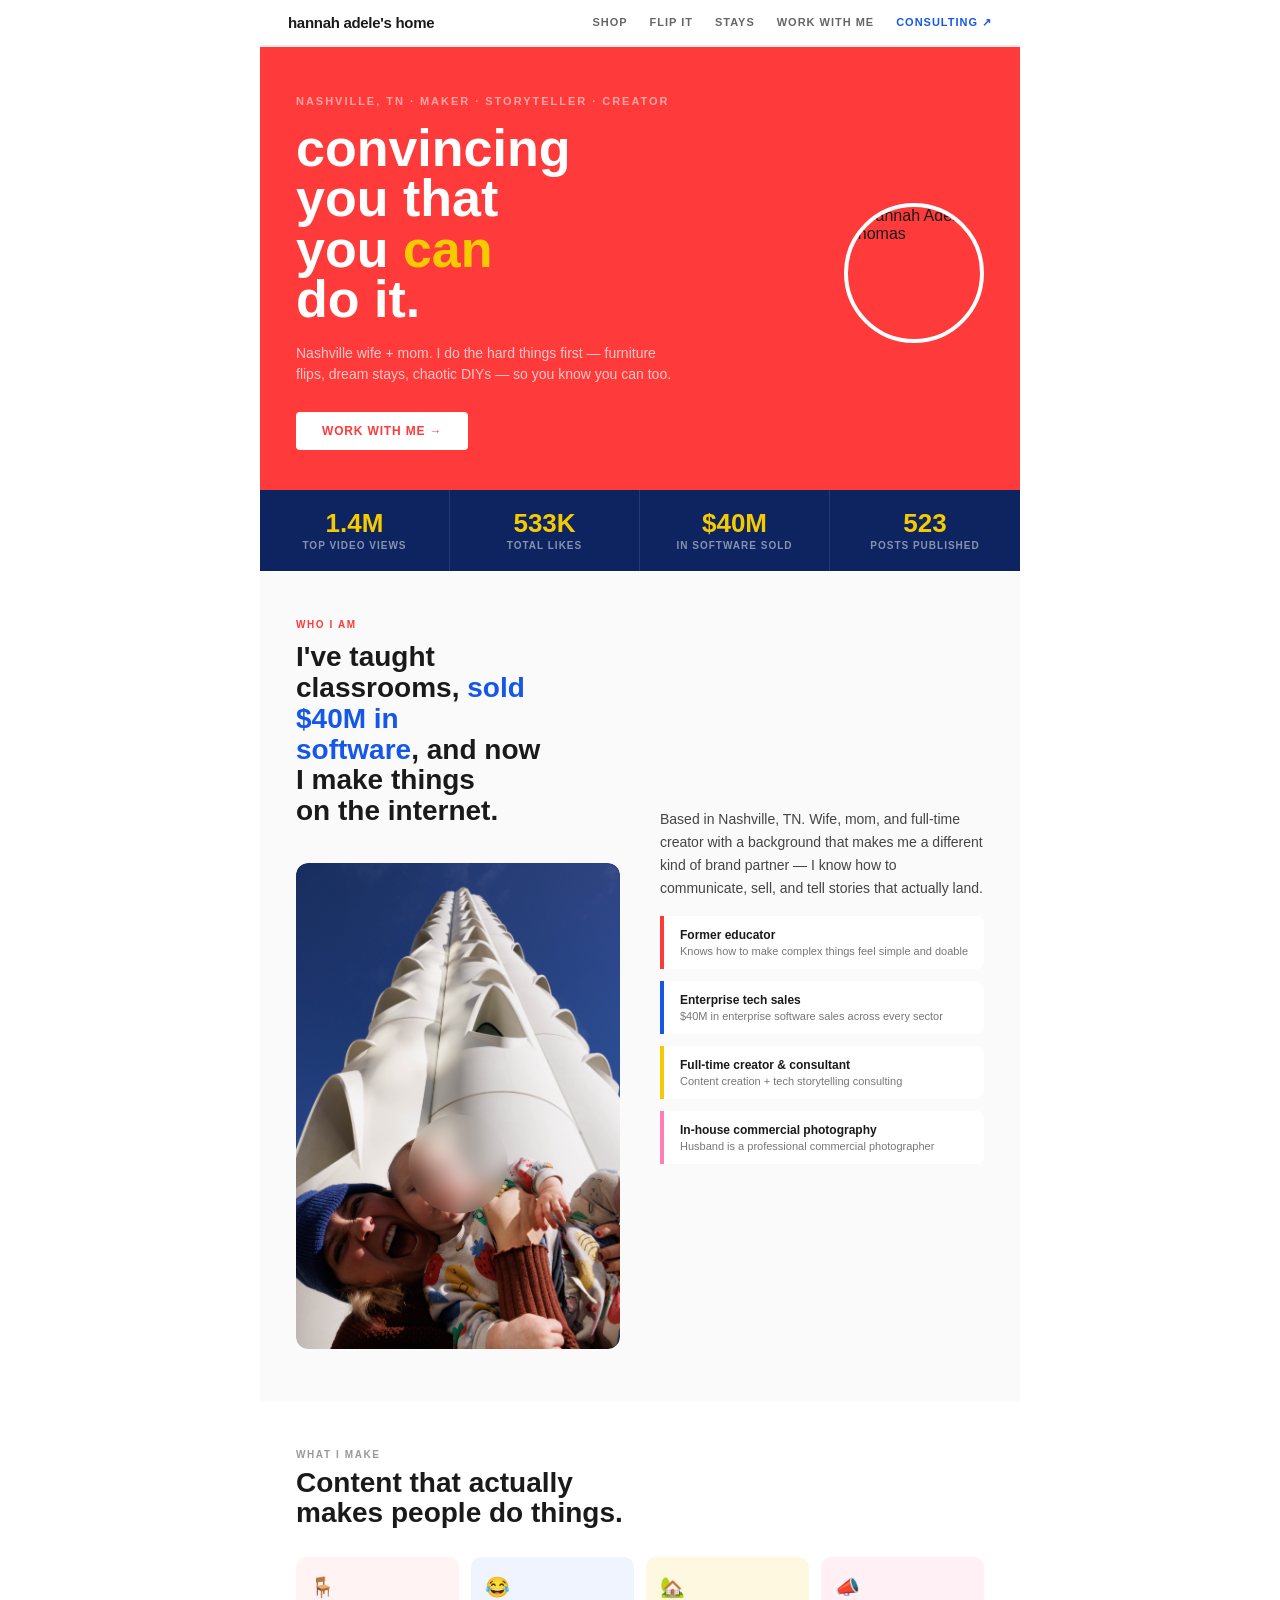
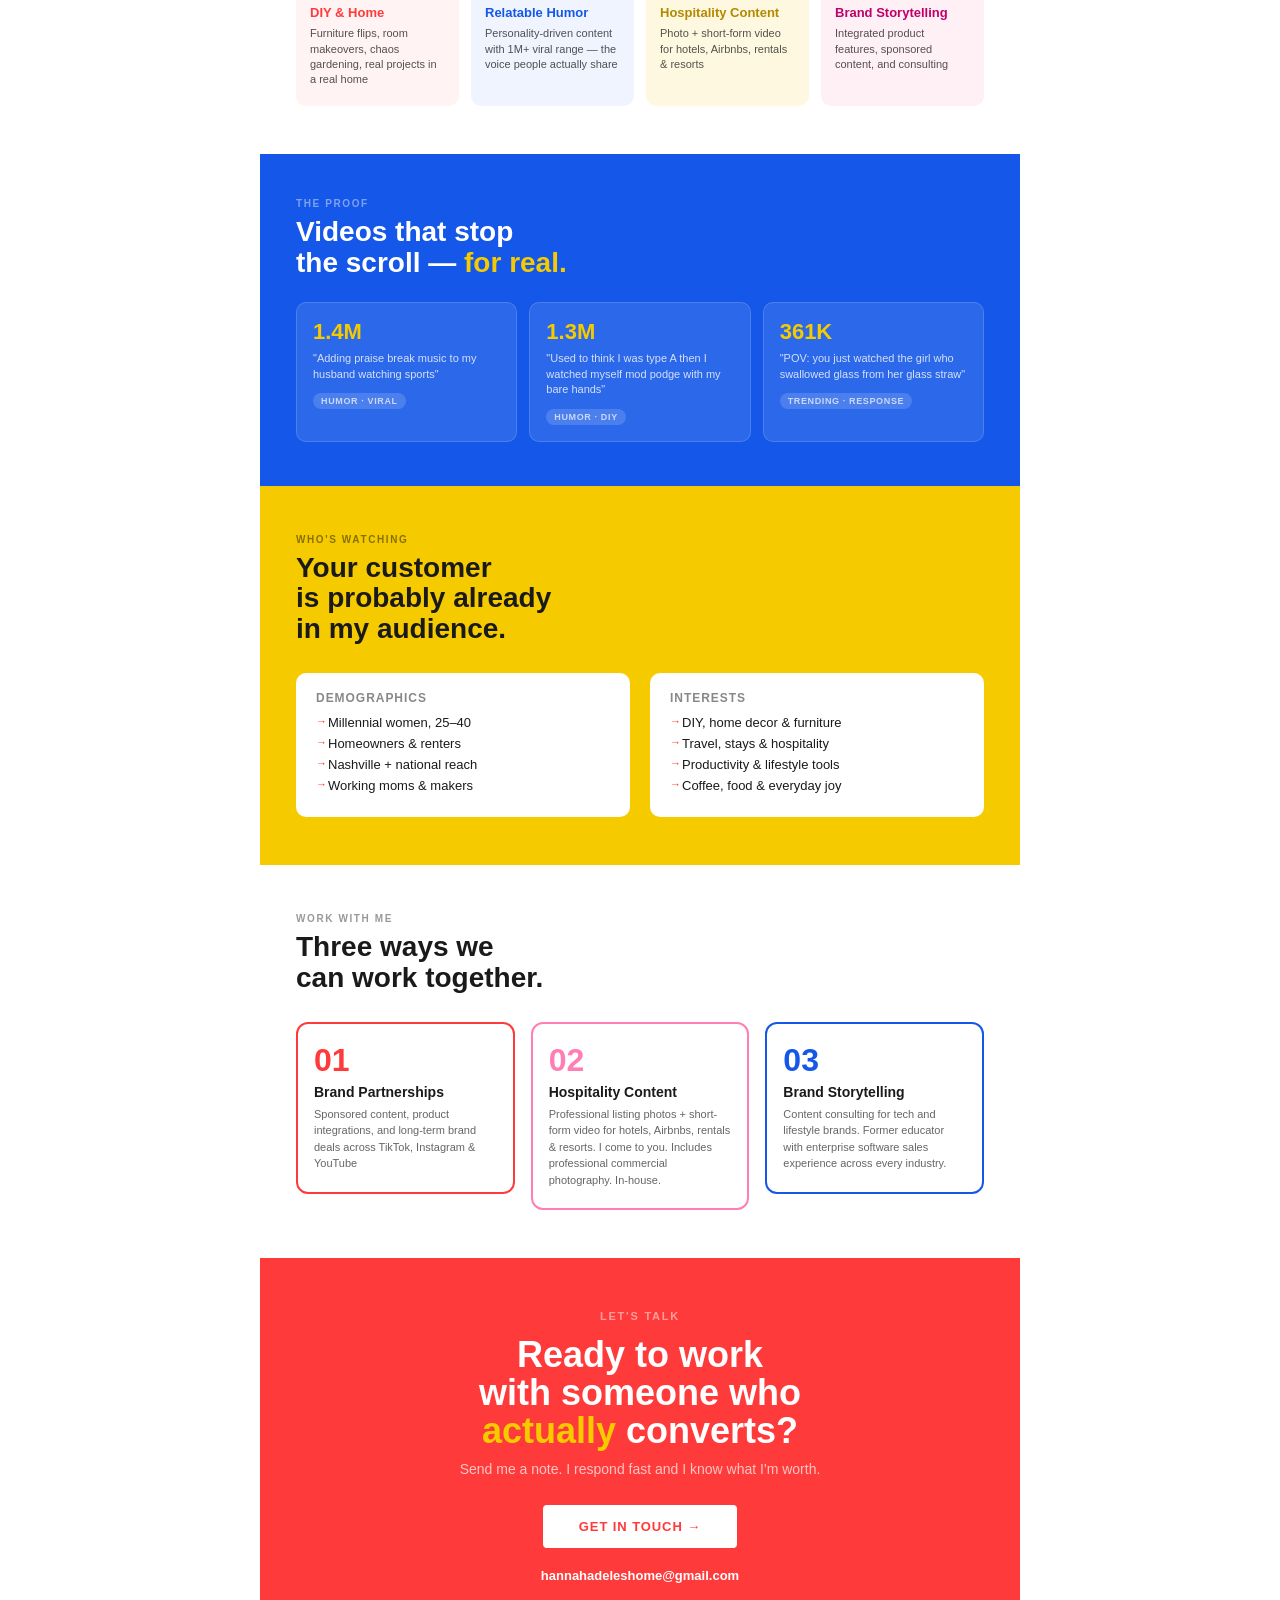
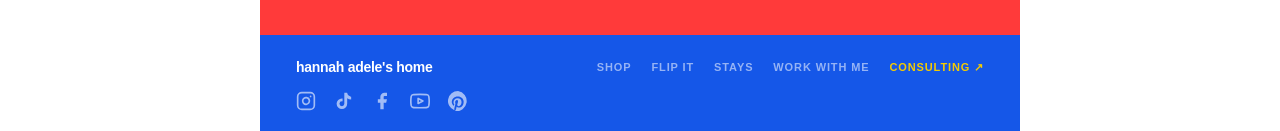
==== index.html @ a439f311 "fix: correct baby face blur position on homepage who-i-am photo" ====
<!DOCTYPE html>
<html lang="en">
<head>
  <meta charset="UTF-8">
  <meta name="viewport" content="width=device-width, initial-scale=1.0">
  <title>Hannah Adele's Home | Nashville Creator &amp; Brand Partner</title>
  <meta name="description" content="Nashville-based content creator, furniture flipper &amp; STR host. Former teacher, former $40M tech sales rep. Let's build something people actually watch.">
  <link rel="stylesheet" href="/css/shared.css">
  <style>
    /* page-specific styles only — nav/stats/footer are in shared.css */

    /* ── SECTION 1: HERO ── */
    .hero {
      background: var(--red);
      padding: 48px 36px 40px;
      display: grid;
      grid-template-columns: 1fr auto;
      gap: 32px;
      align-items: center;
    }
    .hero-eyebrow {
      font-size: 11px;
      text-transform: uppercase;
      letter-spacing: 0.18em;
      color: rgba(255,255,255,0.55);
      font-weight: 700;
      margin-bottom: 16px;
    }
    .hero-headline {
      font-size: 52px;
      font-weight: 900;
      color: white;
      line-height: 0.97;
      margin-bottom: 18px;
    }
    .hero-headline em { color: var(--yellow); font-style: normal; }
    .hero-sub {
      font-size: 14px;
      color: rgba(255,255,255,0.72);
      line-height: 1.55;
      max-width: 380px;
      margin-bottom: 26px;
    }
    .hero-cta {
      display: inline-block;
      background: white;
      color: var(--red);
      font-size: 12px;
      font-weight: 800;
      padding: 12px 26px;
      border-radius: 4px;
      text-transform: uppercase;
      letter-spacing: 0.07em;
      text-decoration: none;
    }
    .hero-photo {
      width: 140px;
      height: 140px;
      border-radius: 50%;
      border: 4px solid white;
      object-fit: cover;
      object-position: top center;
      flex-shrink: 0;
    }

    /* ── SECTION 3: WHO I AM ── */
    .who {
      padding: 48px 36px;
      background: var(--off);
      display: grid;
      grid-template-columns: 1fr 1fr;
      gap: 40px;
      align-items: center;
    }
    .who-label {
      font-size: 10px;
      text-transform: uppercase;
      letter-spacing: 0.16em;
      font-weight: 800;
      color: var(--red);
      margin-bottom: 12px;
    }
    .who-headline {
      font-size: 28px;
      font-weight: 900;
      line-height: 1.1;
      margin-bottom: 16px;
    }
    .who-headline em { color: var(--blue); font-style: normal; }
    .who-body {
      font-size: 14px;
      color: #444;
      line-height: 1.65;
    }
    .who-right { display: flex; flex-direction: column; gap: 12px; }
    .who-card {
      background: white;
      border-left: 4px solid;
      padding: 12px 16px;
      border-radius: 0 8px 8px 0;
    }
    .who-card-title { font-size: 12px; font-weight: 800; margin-bottom: 3px; }
    .who-card-sub { font-size: 11px; color: #777; }

    .who-photo-wrap {
      position: relative;
      display: inline-block;
      margin-top: 20px;
      border-radius: 12px;
      overflow: hidden;
      width: 100%;
    }
    .who-photo {
      display: block;
      width: 100%;
      height: auto;
      border-radius: 12px;
    }
    .who-photo-blur {
      position: absolute;
      top: 0;
      left: 0;
      width: 100%;
      height: 100%;
      object-fit: cover;
      border-radius: 12px;
      filter: blur(10px);
      clip-path: circle(12% at 50% 62%);
    }

    /* ── SECTION 4: CONTENT PILLARS ── */
    .pillars { padding: 48px 36px; background: white; }
    .section-label {
      font-size: 10px;
      text-transform: uppercase;
      letter-spacing: 0.16em;
      font-weight: 800;
      color: #999;
      margin-bottom: 8px;
    }
    .section-headline {
      font-size: 28px;
      font-weight: 900;
      margin-bottom: 28px;
      line-height: 1.1;
    }
    .pillars-grid {
      display: grid;
      grid-template-columns: repeat(4, 1fr);
      gap: 12px;
    }
    .pillar {
      border-radius: 10px;
      padding: 18px 14px;
      display: flex;
      flex-direction: column;
      gap: 6px;
    }
    .pillar-icon { font-size: 20px; }
    .pillar-name { font-size: 13px; font-weight: 800; }
    .pillar-desc { font-size: 11px; opacity: 0.75; line-height: 1.4; }

    /* ── SECTION 5: VIRAL PROOF ── */
    .proof {
      background: var(--blue);
      padding: 44px 36px;
    }
    .proof .section-label { color: rgba(255,255,255,0.45); }
    .proof .section-headline { color: white; margin-bottom: 24px; }
    .proof-headline em { color: var(--yellow); font-style: normal; }
    .videos-grid {
      display: grid;
      grid-template-columns: repeat(3, 1fr);
      gap: 12px;
    }
    .video-card {
      background: rgba(255,255,255,0.1);
      border-radius: 10px;
      padding: 16px;
      border: 1px solid rgba(255,255,255,0.15);
    }
    .video-views {
      font-size: 22px;
      font-weight: 900;
      color: var(--yellow);
      margin-bottom: 6px;
    }
    .video-title {
      font-size: 11px;
      color: rgba(255,255,255,0.8);
      line-height: 1.4;
      margin-bottom: 8px;
    }
    .video-tag {
      font-size: 9px;
      background: rgba(255,255,255,0.15);
      color: rgba(255,255,255,0.7);
      padding: 3px 8px;
      border-radius: 20px;
      display: inline-block;
      text-transform: uppercase;
      letter-spacing: 0.07em;
      font-weight: 700;
    }

    /* ── SECTION 6: AUDIENCE ── */
    .audience {
      padding: 48px 36px;
      background: var(--yellow);
    }
    .audience .section-label { color: rgba(0,0,0,0.45); }
    .audience .section-headline { color: var(--black); }
    .audience-grid {
      display: grid;
      grid-template-columns: 1fr 1fr;
      gap: 20px;
      margin-top: 8px;
    }
    .aud-card {
      background: white;
      border-radius: 10px;
      padding: 18px 20px;
    }
    .aud-card-title { font-size: 12px; font-weight: 800; text-transform: uppercase; letter-spacing: 0.08em; color: #888; margin-bottom: 10px; }
    .aud-item { font-size: 13px; color: var(--black); margin-bottom: 6px; padding-left: 12px; position: relative; }
    .aud-item::before { content: "→"; position: absolute; left: 0; color: var(--red); font-size: 11px; font-weight: 800; }

    /* ── SECTION 7: WORK TOGETHER ── */
    .work {
      padding: 48px 36px;
      background: white;
    }
    .work-grid {
      display: grid;
      grid-template-columns: repeat(3, 1fr);
      gap: 16px;
      margin-top: 8px;
    }
    .work-card {
      border: 2px solid;
      border-radius: 12px;
      padding: 20px 16px;
    }
    .work-card-num {
      font-size: 32px;
      font-weight: 900;
      margin-bottom: 8px;
      line-height: 1;
    }
    .work-card-title { font-size: 14px; font-weight: 800; margin-bottom: 6px; }
    .work-card-desc { font-size: 11px; color: #666; line-height: 1.5; }

    /* ── SECTION 8: CTA ── */
    .cta-section {
      background: var(--red);
      padding: 52px 36px;
      text-align: center;
    }
    .cta-label { font-size: 11px; text-transform: uppercase; letter-spacing: 0.16em; color: rgba(255,255,255,0.5); font-weight: 700; margin-bottom: 14px; }
    .cta-headline { font-size: 36px; font-weight: 900; color: white; line-height: 1.05; margin-bottom: 12px; }
    .cta-headline em { color: var(--yellow); font-style: normal; }
    .cta-sub { font-size: 14px; color: rgba(255,255,255,0.7); margin-bottom: 28px; }
    .cta-btn {
      display: inline-block;
      background: white;
      color: var(--red);
      font-size: 13px;
      font-weight: 800;
      padding: 14px 36px;
      border-radius: 4px;
      text-transform: uppercase;
      letter-spacing: 0.07em;
      margin-bottom: 20px;
      text-decoration: none;
    }
    .cta-email { font-size: 13px; color: rgba(255,255,255,0.6); }
    .cta-email strong { color: white; }

    /* ── MOBILE ── */
    @media (max-width: 600px) {
      .hero { grid-template-columns: 1fr; padding: 36px 20px 28px; }
      .hero-photo { display: none; }
      .hero-headline { font-size: 38px; }
      .hero-sub { max-width: 100%; }
      .who { grid-template-columns: 1fr; gap: 24px; padding: 36px 20px; }
      .who-headline { font-size: 22px; }
      .pillars { padding: 36px 20px; }
      .pillars-grid { grid-template-columns: repeat(2, 1fr); }
      .proof { padding: 36px 20px; }
      .videos-grid { grid-template-columns: 1fr; }
      .audience { padding: 36px 20px; }
      .audience-grid { grid-template-columns: 1fr; }
      .work { padding: 36px 20px; }
      .work-grid { grid-template-columns: 1fr; }
      .cta-section { padding: 44px 20px; }
      .cta-headline { font-size: 28px; }
    }
  </style>
</head>
<body>

<div class="site">

  <!-- STICKY NAV -->
  <nav class="nav">
    <a href="/" class="logo">hannah adele's home</a>
    <div class="nav-links">
      <a href="/shop/">shop</a>
      <a href="/flip-it/">flip it</a>
      <a href="/stays/">stays</a>
      <a href="/work-with-me/">work with me</a>
      <a href="https://hannahthomasconsulting.org/" target="_blank" class="external">consulting ↗</a>
    </div>
  </nav>

  <!-- 1. HERO -->
  <div class="hero">
    <div>
      <div class="hero-eyebrow">Nashville, TN · maker · storyteller · creator</div>
      <div class="hero-headline">convincing<br>you that<br>you <em>can</em><br>do it.</div>
      <div class="hero-sub">Nashville wife + mom. I do the hard things first — furniture flips, dream stays, chaotic DIYs — so you know you can too.</div>
      <a href="/work-with-me/" class="hero-cta">work with me →</a>
    </div>
    <img src="/photos/hero.jpeg" alt="Hannah Adele Thomas" class="hero-photo">
  </div>

  <!-- 2. STATS BAR -->
  <div class="stats-bar">
    <div class="stat">
      <div class="stat-num">1.4M</div>
      <div class="stat-label">top video views</div>
    </div>
    <div class="stat">
      <div class="stat-num">533K</div>
      <div class="stat-label">total likes</div>
    </div>
    <div class="stat">
      <div class="stat-num">$40M</div>
      <div class="stat-label">in software sold</div>
    </div>
    <div class="stat">
      <div class="stat-num">523</div>
      <div class="stat-label">posts published</div>
    </div>
  </div>

  <!-- 3. WHO I AM -->
  <div class="who">
    <div>
      <div class="who-label">who I am</div>
      <div class="who-headline">I've taught<br>classrooms, <em>sold<br>$40M in<br>software</em>, and now<br>I make things<br>on the internet.</div>
      <div class="who-photo-wrap">
        <img src="/photos/who-i-am.jpeg" alt="Hannah Adele with family" class="who-photo">
        <img src="/photos/who-i-am.jpeg" alt="" aria-hidden="true" class="who-photo-blur">
      </div>
    </div>
    <div class="who-right">
      <div class="who-body" style="margin-bottom:4px">Based in Nashville, TN. Wife, mom, and full-time creator with a background that makes me a different kind of brand partner — I know how to communicate, sell, and tell stories that actually land.</div>
      <div class="who-card" style="border-color:var(--red)">
        <div class="who-card-title">Former educator</div>
        <div class="who-card-sub">Knows how to make complex things feel simple and doable</div>
      </div>
      <div class="who-card" style="border-color:var(--blue)">
        <div class="who-card-title">Enterprise tech sales</div>
        <div class="who-card-sub">$40M in enterprise software sales across every sector</div>
      </div>
      <div class="who-card" style="border-color:var(--yellow)">
        <div class="who-card-title">Full-time creator &amp; consultant</div>
        <div class="who-card-sub">Content creation + tech storytelling consulting</div>
      </div>
      <div class="who-card" style="border-color:var(--pink)">
        <div class="who-card-title">In-house commercial photography</div>
        <div class="who-card-sub">Husband is a professional commercial photographer</div>
      </div>
    </div>
  </div>

  <!-- 4. CONTENT PILLARS -->
  <div class="pillars">
    <div class="section-label">what I make</div>
    <div class="section-headline">Content that actually<br>makes people do things.</div>
    <div class="pillars-grid">
      <div class="pillar" style="background:#fff3f3">
        <div class="pillar-icon">🪑</div>
        <div class="pillar-name" style="color:var(--red)">DIY &amp; Home</div>
        <div class="pillar-desc">Furniture flips, room makeovers, chaos gardening, real projects in a real home</div>
      </div>
      <div class="pillar" style="background:#f0f4ff">
        <div class="pillar-icon">😂</div>
        <div class="pillar-name" style="color:var(--blue)">Relatable Humor</div>
        <div class="pillar-desc">Personality-driven content with 1M+ viral range — the voice people actually share</div>
      </div>
      <div class="pillar" style="background:#fff8e0">
        <div class="pillar-icon">🏡</div>
        <div class="pillar-name" style="color:#b38900">Hospitality Content</div>
        <div class="pillar-desc">Photo + short-form video for hotels, Airbnbs, rentals &amp; resorts</div>
      </div>
      <div class="pillar" style="background:#fff0f6">
        <div class="pillar-icon">📣</div>
        <div class="pillar-name" style="color:#c0006a">Brand Storytelling</div>
        <div class="pillar-desc">Integrated product features, sponsored content, and consulting</div>
      </div>
    </div>
  </div>

  <!-- 5. VIRAL PROOF -->
  <div class="proof">
    <div class="section-label">the proof</div>
    <div class="section-headline proof-headline">Videos that stop<br>the scroll — <em>for real.</em></div>
    <div class="videos-grid">
      <div class="video-card">
        <div class="video-views">1.4M</div>
        <div class="video-title">"Adding praise break music to my husband watching sports"</div>
        <div class="video-tag">humor · viral</div>
      </div>
      <div class="video-card">
        <div class="video-views">1.3M</div>
        <div class="video-title">"Used to think I was type A then I watched myself mod podge with my bare hands"</div>
        <div class="video-tag">humor · DIY</div>
      </div>
      <div class="video-card">
        <div class="video-views">361K</div>
        <div class="video-title">"POV: you just watched the girl who swallowed glass from her glass straw"</div>
        <div class="video-tag">trending · response</div>
      </div>
    </div>
  </div>

  <!-- 6. AUDIENCE -->
  <div class="audience">
    <div class="section-label">who's watching</div>
    <div class="section-headline">Your customer<br>is probably already<br>in my audience.</div>
    <div class="audience-grid">
      <div class="aud-card">
        <div class="aud-card-title">Demographics</div>
        <div class="aud-item">Millennial women, 25–40</div>
        <div class="aud-item">Homeowners &amp; renters</div>
        <div class="aud-item">Nashville + national reach</div>
        <div class="aud-item">Working moms &amp; makers</div>
      </div>
      <div class="aud-card">
        <div class="aud-card-title">Interests</div>
        <div class="aud-item">DIY, home decor &amp; furniture</div>
        <div class="aud-item">Travel, stays &amp; hospitality</div>
        <div class="aud-item">Productivity &amp; lifestyle tools</div>
        <div class="aud-item">Coffee, food &amp; everyday joy</div>
      </div>
    </div>
  </div>

  <!-- 7. WORK TOGETHER -->
  <div class="work">
    <div class="section-label">work with me</div>
    <div class="section-headline">Three ways we<br>can work together.</div>
    <div class="work-grid">
      <a href="/work-with-me/" style="text-decoration:none;color:inherit;">
        <div class="work-card" style="border-color:var(--red)">
          <div class="work-card-num" style="color:var(--red)">01</div>
          <div class="work-card-title">Brand Partnerships</div>
          <div class="work-card-desc">Sponsored content, product integrations, and long-term brand deals across TikTok, Instagram &amp; YouTube</div>
        </div>
      </a>
      <a href="/work-with-me/" style="text-decoration:none;color:inherit;">
        <div class="work-card" style="border-color:var(--pink)">
          <div class="work-card-num" style="color:var(--pink)">02</div>
          <div class="work-card-title">Hospitality Content</div>
          <div class="work-card-desc">Professional listing photos + short-form video for hotels, Airbnbs, rentals &amp; resorts. I come to you. Includes professional commercial photography. In-house.</div>
        </div>
      </a>
      <a href="/work-with-me/" style="text-decoration:none;color:inherit;">
        <div class="work-card" style="border-color:var(--blue)">
          <div class="work-card-num" style="color:var(--blue)">03</div>
          <div class="work-card-title">Brand Storytelling</div>
          <div class="work-card-desc">Content consulting for tech and lifestyle brands. Former educator with enterprise software sales experience across every industry.</div>
        </div>
      </a>
    </div>
  </div>

  <!-- 8. CTA -->
  <div class="cta-section">
    <div class="cta-label">let's talk</div>
    <div class="cta-headline">Ready to work<br>with someone who<br><em>actually</em> converts?</div>
    <div class="cta-sub">Send me a note. I respond fast and I know what I'm worth.</div>
    <a href="mailto:hannahadeleshome@gmail.com" class="cta-btn">get in touch →</a>
    <div class="cta-email"><strong>hannahadeleshome@gmail.com</strong></div>
  </div>

  <!-- FOOTER -->
  <footer class="footer">
  <div class="footer-top">
    <a href="/" class="footer-logo">hannah adele's home</a>
    <div class="footer-links">
      <a href="/shop/">shop</a>
      <a href="/flip-it/">flip it</a>
      <a href="/stays/">stays</a>
      <a href="/work-with-me/">work with me</a>
      <a href="https://hannahthomasconsulting.org/" target="_blank" class="external">consulting ↗</a>
    </div>
  </div>
  <div class="footer-social">
    <a href="https://www.instagram.com/hannahadeleshome/" target="_blank" aria-label="Instagram" class="social-icon"><svg width="20" height="20" viewBox="0 0 24 24" fill="none" stroke="currentColor" stroke-width="2" stroke-linecap="round" stroke-linejoin="round"><rect x="2" y="2" width="20" height="20" rx="5" ry="5"/><path d="M16 11.37A4 4 0 1 1 12.63 8 4 4 0 0 1 16 11.37z"/><line x1="17.5" y1="6.5" x2="17.51" y2="6.5"/></svg></a>
    <a href="https://www.tiktok.com/@hannahadeleshome" target="_blank" aria-label="TikTok" class="social-icon"><svg width="20" height="20" viewBox="0 0 24 24" fill="currentColor"><path d="M19.59 6.69a4.83 4.83 0 0 1-3.77-4.25V2h-3.45v13.67a2.89 2.89 0 0 1-2.88 2.5 2.89 2.89 0 0 1-2.89-2.89 2.89 2.89 0 0 1 2.89-2.89c.28 0 .54.04.79.1V9.01a6.27 6.27 0 0 0-.79-.05 6.34 6.34 0 0 0-6.34 6.34 6.34 6.34 0 0 0 6.34 6.34 6.34 6.34 0 0 0 6.33-6.34V8.69a8.16 8.16 0 0 0 4.77 1.52V6.75a4.85 4.85 0 0 1-1-.06z"/></svg></a>
    <a href="https://www.facebook.com/hannahadeleshome" target="_blank" aria-label="Facebook" class="social-icon"><svg width="20" height="20" viewBox="0 0 24 24" fill="currentColor"><path d="M18 2h-3a5 5 0 0 0-5 5v3H7v4h3v8h4v-8h3l1-4h-4V7a1 1 0 0 1 1-1h3z"/></svg></a>
    <a href="https://www.youtube.com/@hannahadeleshome" target="_blank" aria-label="YouTube" class="social-icon"><svg width="20" height="20" viewBox="0 0 24 24" fill="none" stroke="currentColor" stroke-width="2" stroke-linecap="round" stroke-linejoin="round"><path d="M22.54 6.42a2.78 2.78 0 0 0-1.95-1.96C18.88 4 12 4 12 4s-6.88 0-8.59.46a2.78 2.78 0 0 0-1.95 1.96A29 29 0 0 0 1 12a29 29 0 0 0 .46 5.58A2.78 2.78 0 0 0 3.41 19.6C5.12 20.06 12 20.06 12 20.06s6.88 0 8.59-.46a2.78 2.78 0 0 0 1.95-1.95A29 29 0 0 0 23 12a29 29 0 0 0-.46-5.58z"/><polygon points="9.75 15.02 15.5 12 9.75 8.98 9.75 15.02"/></svg></a>
    <a href="https://www.pinterest.com/hannahadeleshome/" target="_blank" aria-label="Pinterest" class="social-icon"><svg width="20" height="20" viewBox="0 0 24 24" fill="currentColor"><path d="M12 0a12 12 0 0 0-4.373 23.178c-.047-.665-.089-1.686.018-2.412l1.304-5.525s-.332-.665-.332-1.649c0-1.547.898-2.703 2.014-2.703.95 0 1.41.713 1.41 1.568 0 .956-.608 2.384-.922 3.71-.263 1.108.556 2.011 1.648 2.011 1.978 0 3.502-2.086 3.502-5.099 0-2.664-1.916-4.527-4.649-4.527-3.168 0-5.026 2.376-5.026 4.831 0 .956.368 1.981.828 2.54.091.11.104.206.077.317l-.308 1.261c-.05.204-.161.248-.373.149-1.39-.648-2.26-2.682-2.26-4.316 0-3.511 2.551-6.734 7.353-6.734 3.862 0 6.864 2.753 6.864 6.428 0 3.835-2.418 6.921-5.776 6.921-1.127 0-2.188-.586-2.55-1.278l-.694 2.647c-.251.968-.928 2.181-1.383 2.918A12 12 0 1 0 12 0z"/></svg></a>
  </div>
</footer>

</div>

</body>
</html>
---- css/shared.css ----
/* ═══════════════════════════════════════════════════════════
   hannahadele.com — Shared Stylesheet
   Root pages:        <link rel="stylesheet" href="/css/shared.css">
   Subdirectory pages: <link rel="stylesheet" href="../css/shared.css">
═══════════════════════════════════════════════════════════ */

*, *::before, *::after {
  box-sizing: border-box;
  margin: 0;
  padding: 0;
}

:root {
  --red:    #FF3A3A;
  --pink:   #FF7EB3;
  --yellow: #F5CB00;
  --blue:   #1557E8;
  --navy:   #0d2461;
  --black:  #1a1a1a;
  --white:  #ffffff;
  --off:    #fafafa;
}

body {
  font-family: 'Helvetica Neue', Helvetica, Arial, sans-serif;
  color: var(--black);
  background: white;
}

/* ── SITE WRAPPER ── */
.site {
  max-width: 760px;
  margin: 0 auto;
  background: white;
  overflow: hidden;
}

/* ── STICKY NAV ── */
nav.nav {
  background: white;
  padding: 14px 28px;
  display: flex;
  justify-content: space-between;
  align-items: center;
  border-bottom: 2px solid #ebebeb;
  position: sticky;
  top: 0;
  z-index: 100;
}
a.logo {
  font-size: 15px;
  font-weight: 900;
  letter-spacing: -0.02em;
  color: var(--black);
  text-decoration: none;
}
.nav-links {
  display: flex;
  gap: 22px;
  font-size: 11px;
  font-weight: 700;
  text-transform: uppercase;
  letter-spacing: 0.09em;
}
.nav-links a {
  color: #666;
  text-decoration: none;
}
.nav-links a:hover { color: var(--black); }
.nav-links a.active { color: var(--black); font-weight: 900; }
.nav-links a.external { color: var(--blue); font-weight: 800; }

/* ── STATS BAR ── */
.stats-bar {
  background: var(--navy);
  display: grid;
  grid-template-columns: repeat(4, 1fr);
}
.stat {
  padding: 20px 16px;
  text-align: center;
  border-right: 1px solid rgba(255,255,255,0.1);
}
.stat:last-child { border-right: none; }
.stat-num {
  font-size: 26px;
  font-weight: 900;
  color: var(--yellow);
  line-height: 1;
  margin-bottom: 4px;
}
.stat-label {
  font-size: 10px;
  text-transform: uppercase;
  letter-spacing: 0.1em;
  color: rgba(255,255,255,0.5);
  font-weight: 600;
}

/* ── FOOTER ── */
footer.footer {
  background: var(--blue);
  padding: 24px 36px 20px;
  display: flex;
  flex-direction: column;
  gap: 16px;
}
.footer-top {
  display: flex;
  justify-content: space-between;
  align-items: center;
}
a.footer-logo {
  font-size: 14px;
  font-weight: 900;
  color: white;
  letter-spacing: -0.02em;
  text-decoration: none;
}
.footer-links {
  display: flex;
  gap: 20px;
  font-size: 11px;
  font-weight: 600;
  text-transform: uppercase;
  letter-spacing: 0.08em;
}
.footer-links a {
  color: rgba(255,255,255,0.55);
  text-decoration: none;
}
.footer-links a:hover { color: white; }
.footer-links a.external { color: var(--yellow); font-weight: 800; }
.footer-social {
  display: flex;
  gap: 18px;
  align-items: center;
}
.social-icon {
  color: rgba(255,255,255,0.6);
  display: flex;
  align-items: center;
  text-decoration: none;
  transition: color 0.15s;
}
.social-icon:hover { color: white; }

/* ══════════════════════════════════════════
   MOBILE BREAKPOINTS (≤ 600px)
══════════════════════════════════════════ */
@media (max-width: 600px) {
  nav.nav { padding: 12px 16px; }
  .nav-links { gap: 12px; font-size: 9px; }
  a.logo { font-size: 13px; }

  .stats-bar { grid-template-columns: repeat(2, 1fr); }
  .stat:nth-child(2) { border-right: none; }
  .stat { padding: 16px 12px; }
  .stat-num { font-size: 20px; }

  footer.footer { padding: 20px 16px 16px; gap: 14px; }
  .footer-top { flex-direction: column; gap: 12px; text-align: center; }
  .footer-links { flex-wrap: wrap; justify-content: center; gap: 14px; }
  .footer-social { justify-content: center; }
}
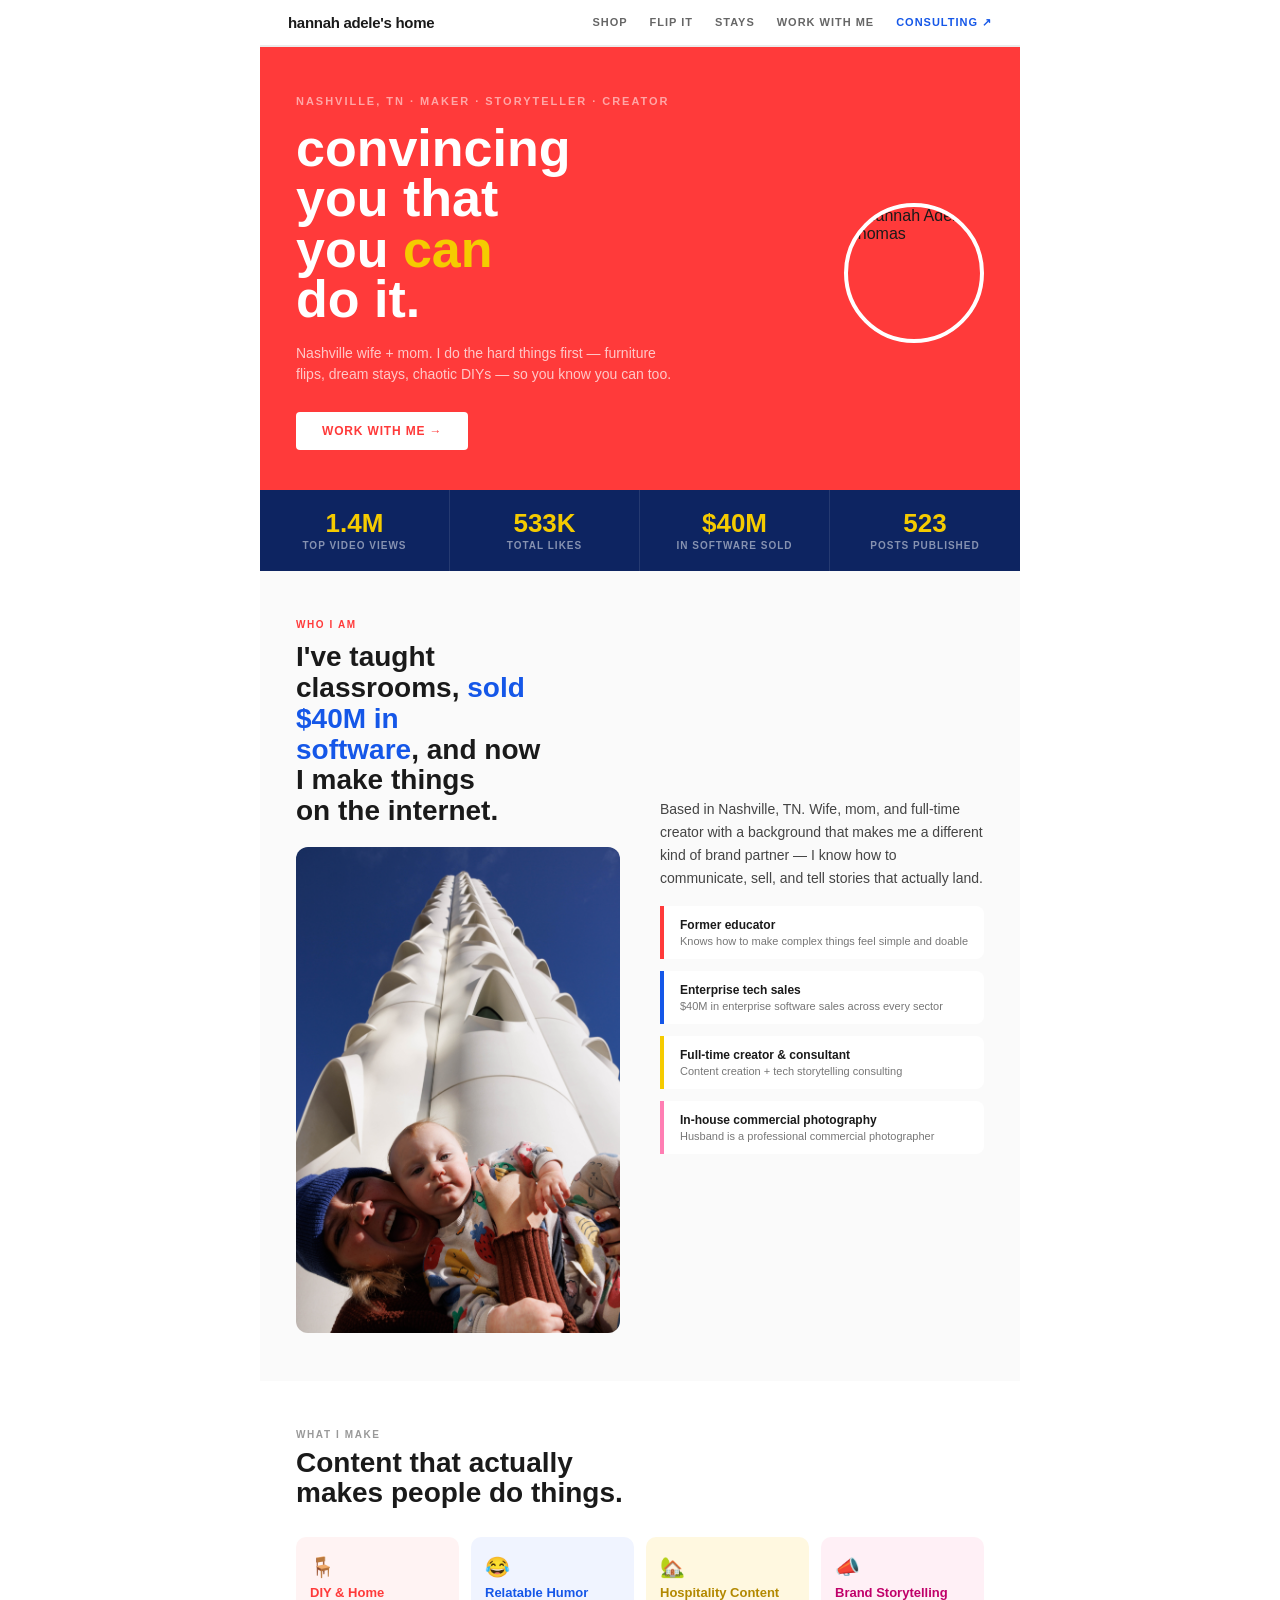
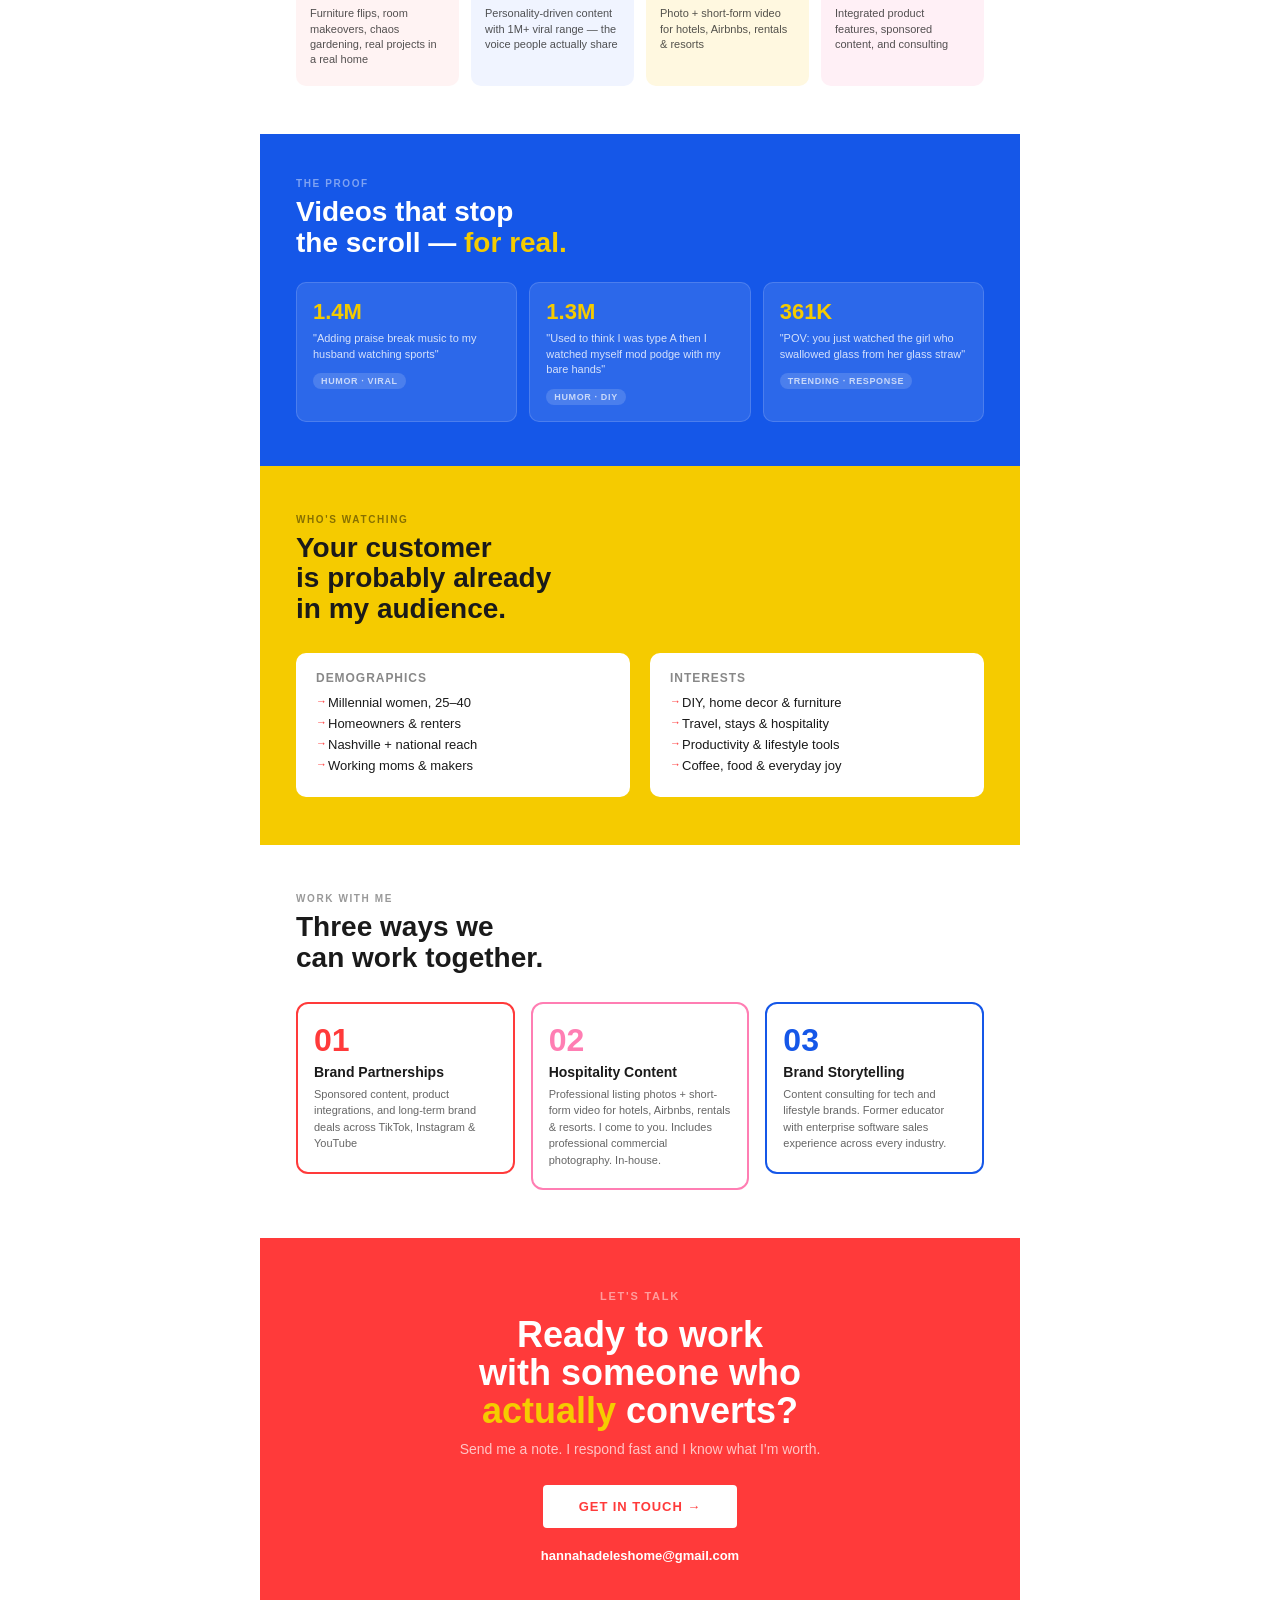
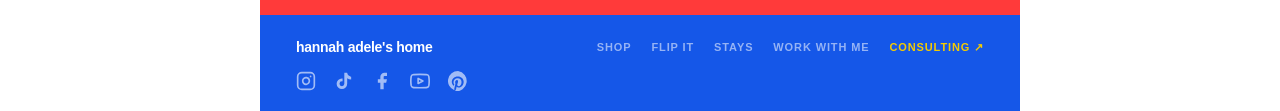
==== commit fc3ac592: "fix: swap who-i-am photo to 9V2A4134, remove blur stack Replace Hannah+baby photo with solo portrait" ====
--- a/index.html
+++ b/index.html
@@ -102,30 +102,12 @@
     .who-card-title { font-size: 12px; font-weight: 800; margin-bottom: 3px; }
     .who-card-sub { font-size: 11px; color: #777; }
 
-    .who-photo-wrap {
-      position: relative;
-      display: inline-block;
-      margin-top: 20px;
-      border-radius: 12px;
-      overflow: hidden;
-      width: 100%;
-    }
     .who-photo {
       display: block;
       width: 100%;
       height: auto;
       border-radius: 12px;
-    }
-    .who-photo-blur {
-      position: absolute;
-      top: 0;
-      left: 0;
-      width: 100%;
-      height: 100%;
-      object-fit: cover;
-      border-radius: 12px;
-      filter: blur(10px);
-      clip-path: circle(12% at 50% 62%);
+      margin-top: 20px;
     }
 
     /* ── SECTION 4: CONTENT PILLARS ── */
@@ -349,10 +331,7 @@
     <div>
       <div class="who-label">who I am</div>
       <div class="who-headline">I've taught<br>classrooms, <em>sold<br>$40M in<br>software</em>, and now<br>I make things<br>on the internet.</div>
-      <div class="who-photo-wrap">
-        <img src="/photos/who-i-am.jpeg" alt="Hannah Adele with family" class="who-photo">
-        <img src="/photos/who-i-am.jpeg" alt="" aria-hidden="true" class="who-photo-blur">
-      </div>
+      <img src="/photos/who-i-am.jpeg" alt="Hannah Adele Thomas" class="who-photo">
     </div>
     <div class="who-right">
       <div class="who-body" style="margin-bottom:4px">Based in Nashville, TN. Wife, mom, and full-time creator with a background that makes me a different kind of brand partner — I know how to communicate, sell, and tell stories that actually land.</div>
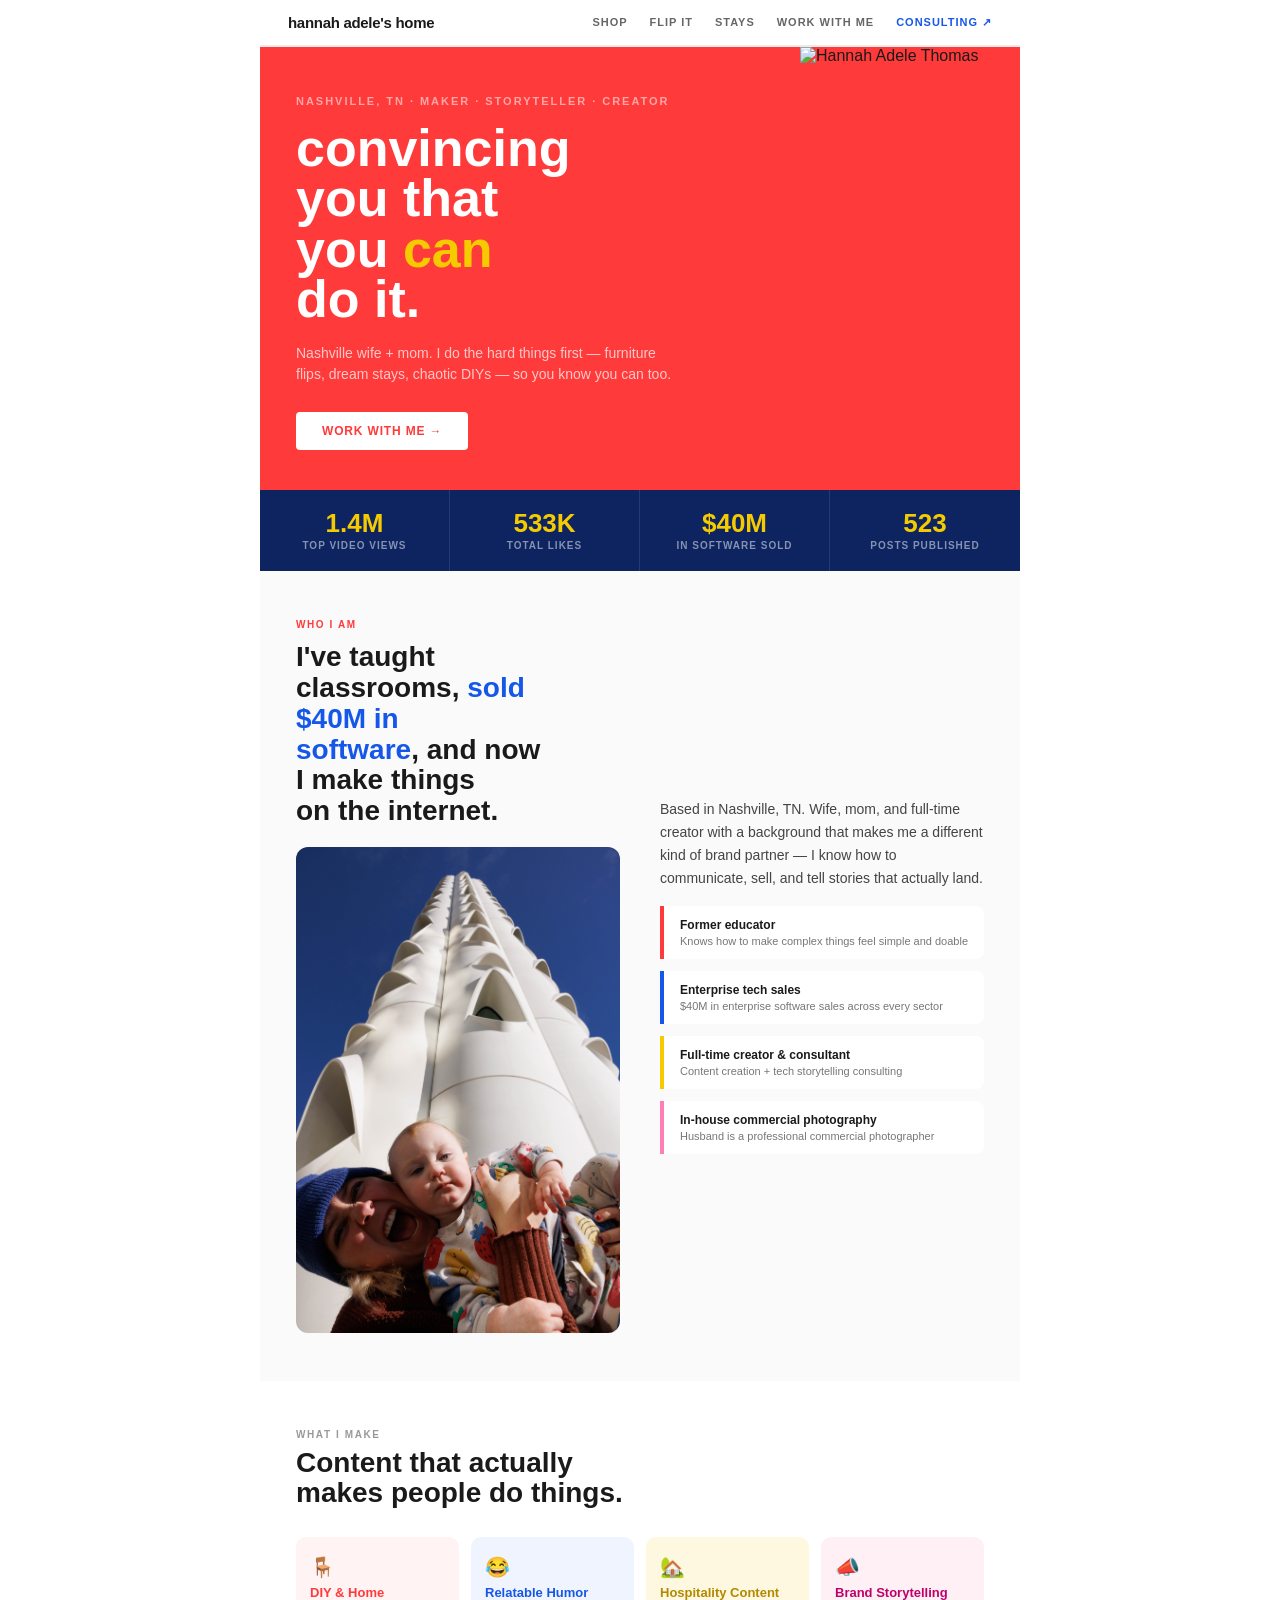
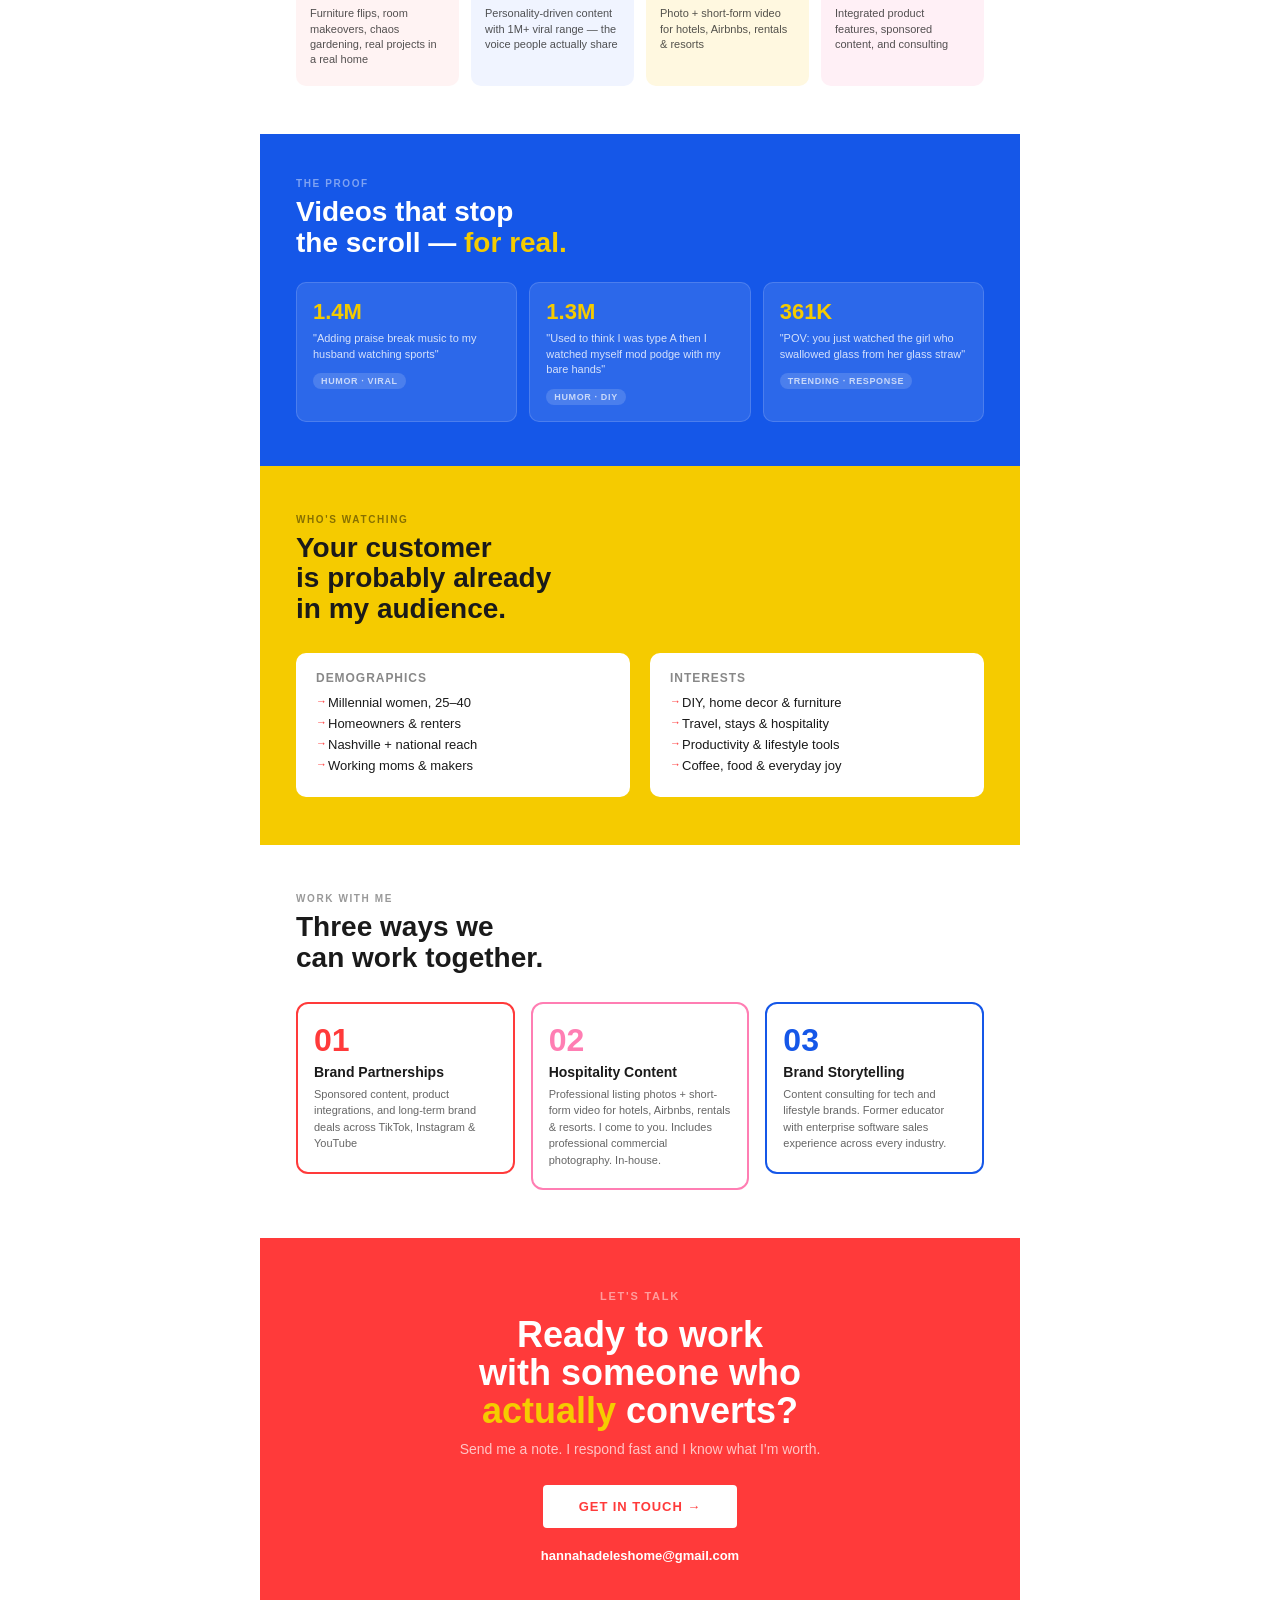
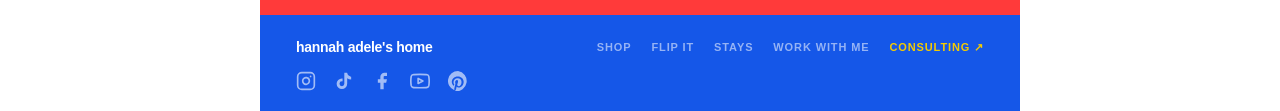
==== commit a623f211: "feat: replace homepage hero circle with full-panel photo Matches the Work With Me / Flip It / Shop h" ====
--- a/index.html
+++ b/index.html
@@ -12,12 +12,12 @@
     /* ── SECTION 1: HERO ── */
     .hero {
       background: var(--red);
-      padding: 48px 36px 40px;
-      display: grid;
-      grid-template-columns: 1fr auto;
-      gap: 32px;
-      align-items: center;
-    }
+      display: grid;
+      grid-template-columns: 1fr 220px;
+      align-items: stretch;
+      overflow: hidden;
+    }
+    .hero-content { padding: 48px 24px 40px 36px; }
     .hero-eyebrow {
       font-size: 11px;
       text-transform: uppercase;
@@ -54,13 +54,11 @@
       text-decoration: none;
     }
     .hero-photo {
-      width: 140px;
-      height: 140px;
-      border-radius: 50%;
-      border: 4px solid white;
+      width: 100%;
+      height: 100%;
       object-fit: cover;
       object-position: top center;
-      flex-shrink: 0;
+      display: block;
     }
 
     /* ── SECTION 3: WHO I AM ── */
@@ -260,7 +258,8 @@
 
     /* ── MOBILE ── */
     @media (max-width: 600px) {
-      .hero { grid-template-columns: 1fr; padding: 36px 20px 28px; }
+      .hero { grid-template-columns: 1fr; }
+      .hero-content { padding: 36px 20px 28px; }
       .hero-photo { display: none; }
       .hero-headline { font-size: 38px; }
       .hero-sub { max-width: 100%; }
@@ -297,7 +296,7 @@
 
   <!-- 1. HERO -->
   <div class="hero">
-    <div>
+    <div class="hero-content">
       <div class="hero-eyebrow">Nashville, TN · maker · storyteller · creator</div>
       <div class="hero-headline">convincing<br>you that<br>you <em>can</em><br>do it.</div>
       <div class="hero-sub">Nashville wife + mom. I do the hard things first — furniture flips, dream stays, chaotic DIYs — so you know you can too.</div>
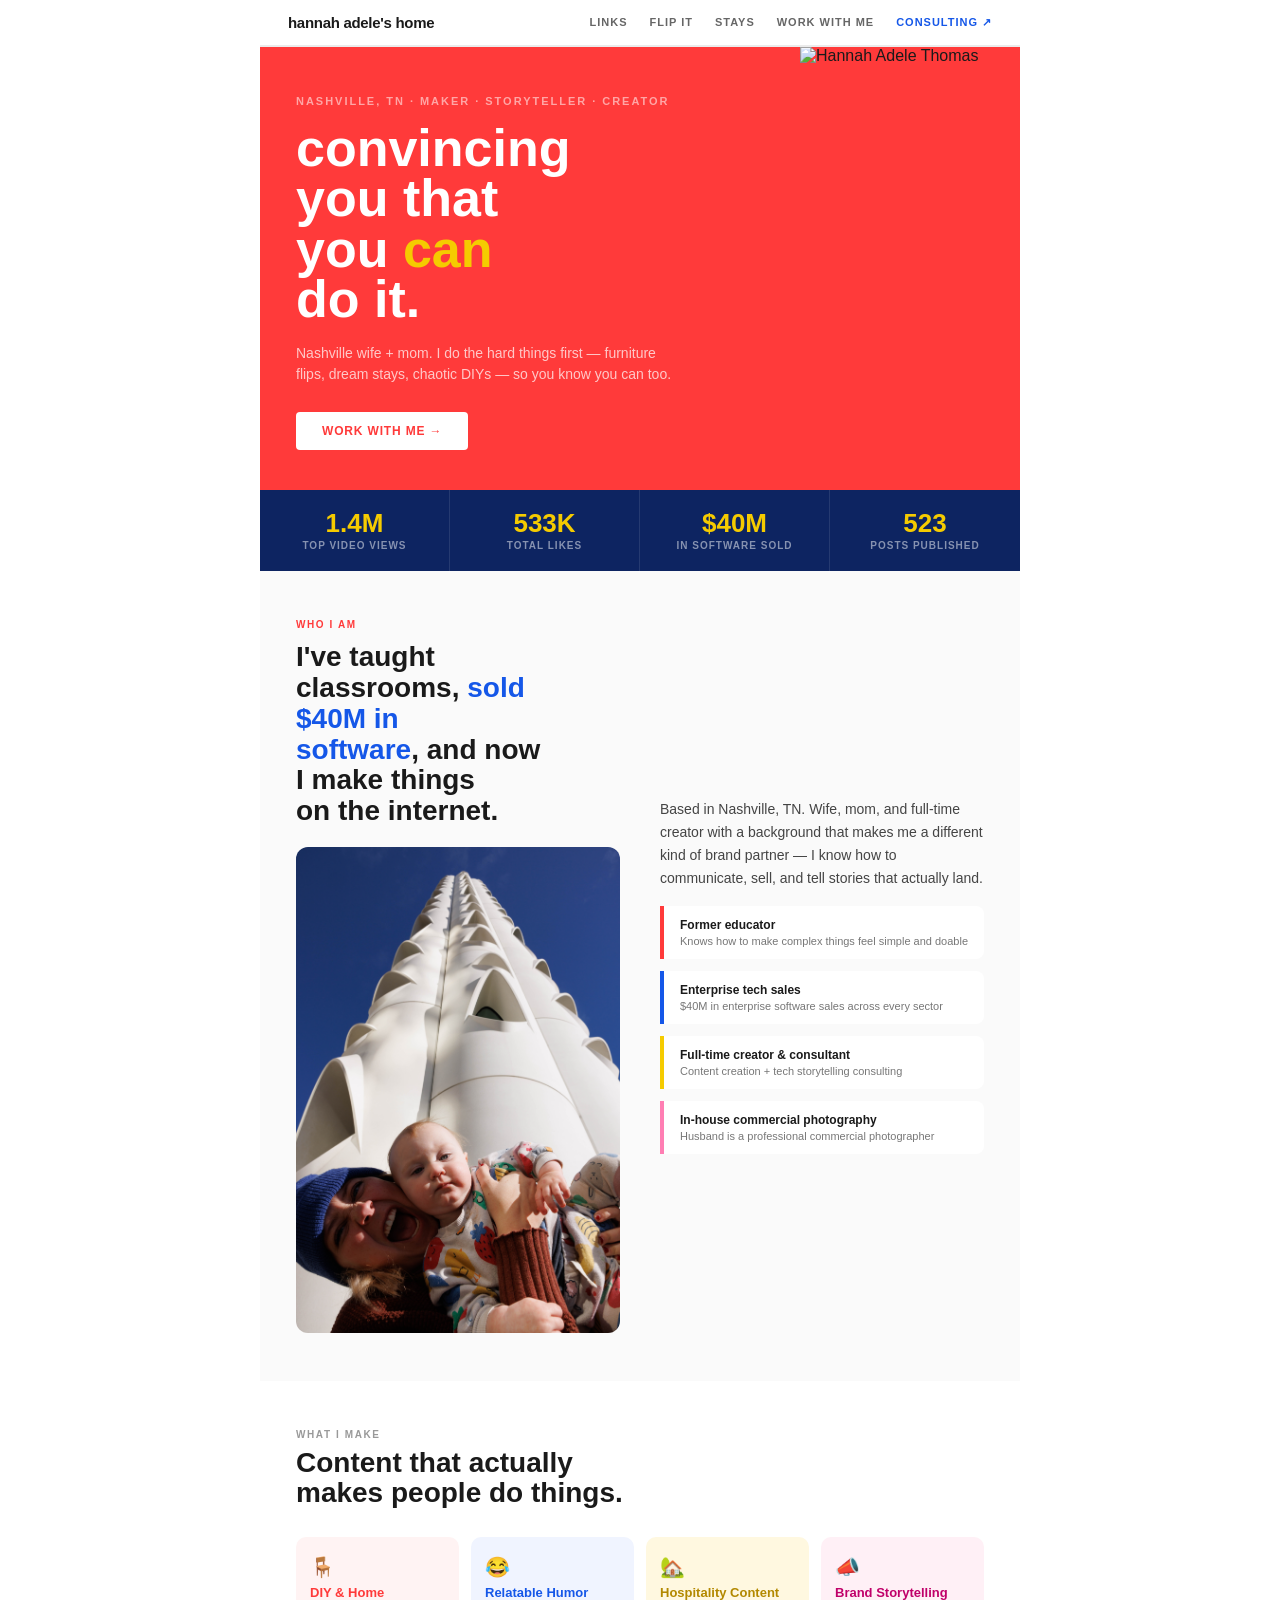
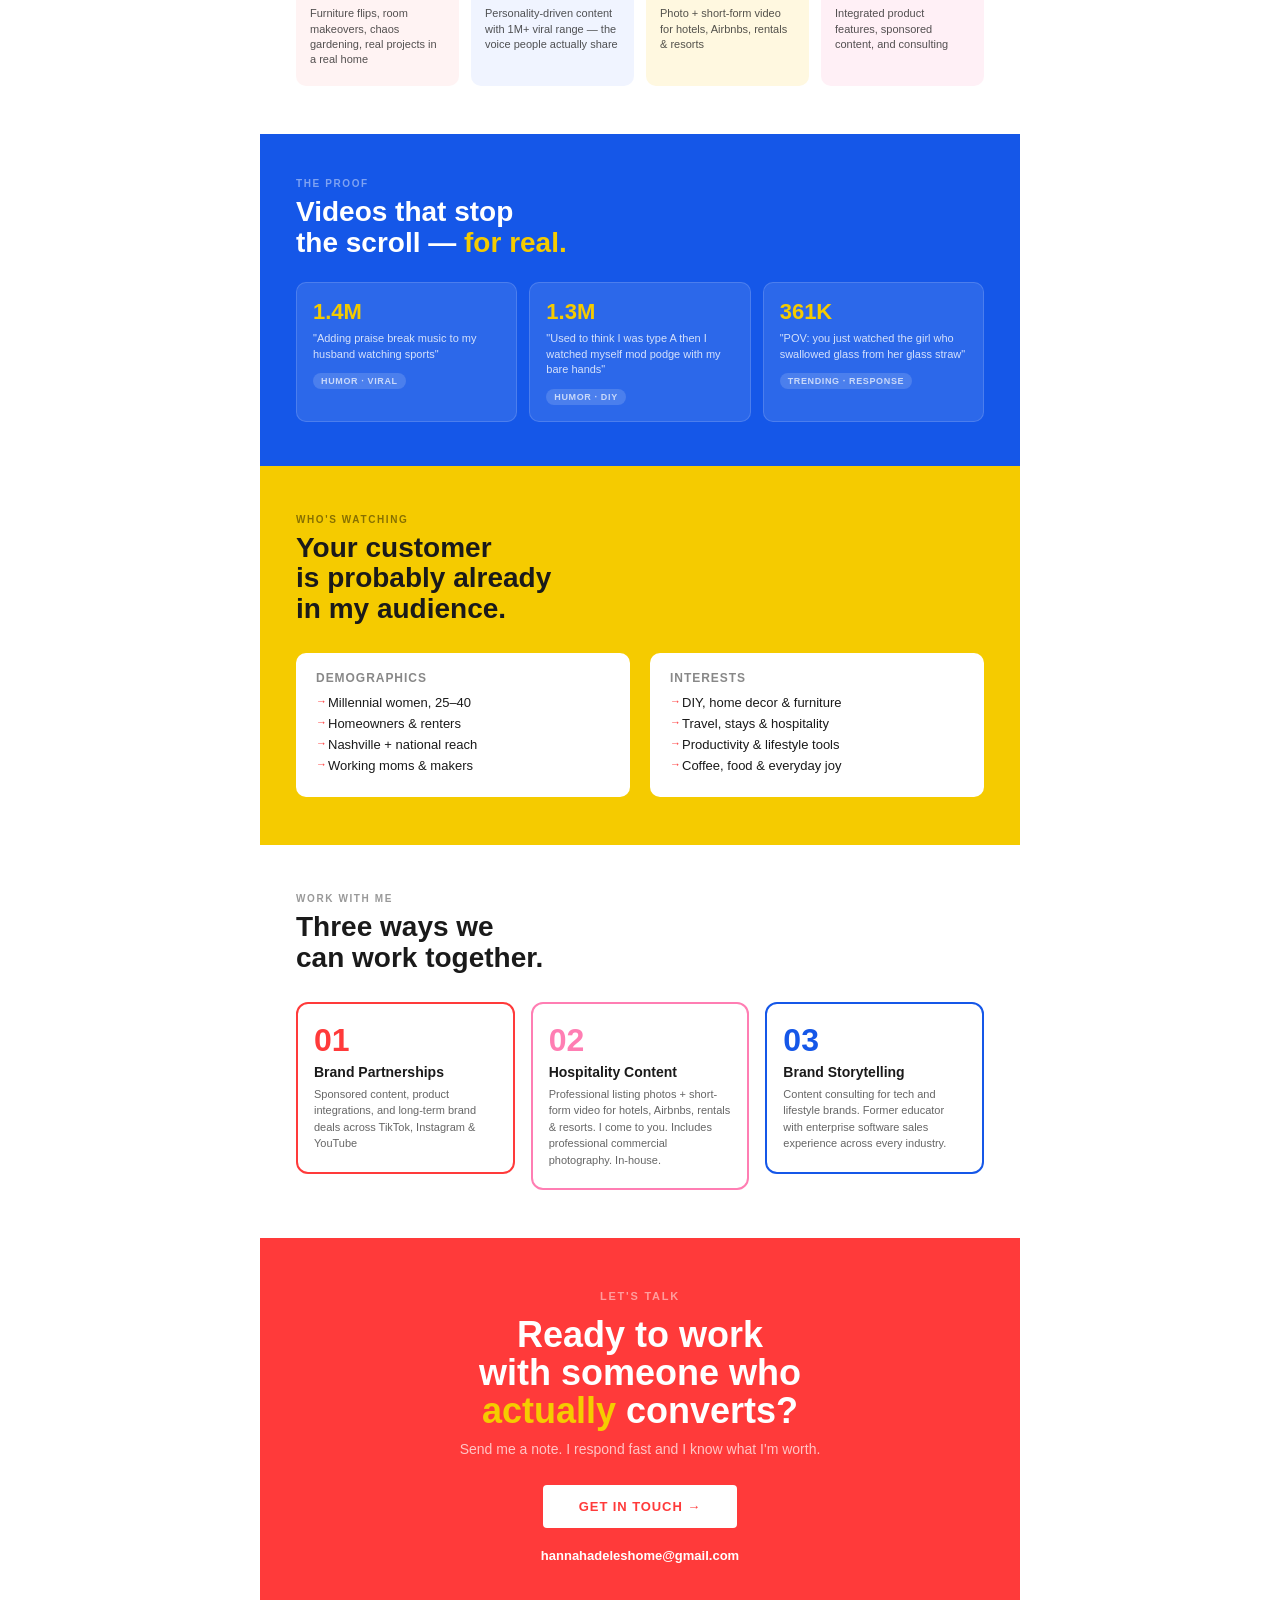
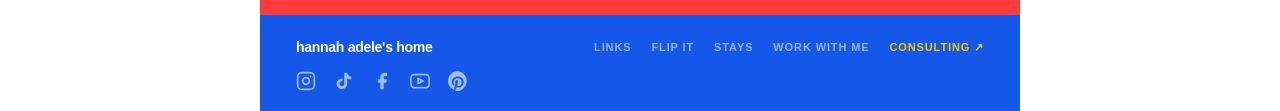
==== commit b7b4bdf4: "feat: add star crash pad pattern listing and rename shop nav to links - Add star crash pad sewing pa" ====
--- a/index.html
+++ b/index.html
@@ -286,7 +286,7 @@
   <nav class="nav">
     <a href="/" class="logo">hannah adele's home</a>
     <div class="nav-links">
-      <a href="/shop/">shop</a>
+      <a href="/shop/">links</a>
       <a href="/flip-it/">flip it</a>
       <a href="/stays/">stays</a>
       <a href="/work-with-me/">work with me</a>
@@ -469,7 +469,7 @@
   <div class="footer-top">
     <a href="/" class="footer-logo">hannah adele's home</a>
     <div class="footer-links">
-      <a href="/shop/">shop</a>
+      <a href="/shop/">links</a>
       <a href="/flip-it/">flip it</a>
       <a href="/stays/">stays</a>
       <a href="/work-with-me/">work with me</a>
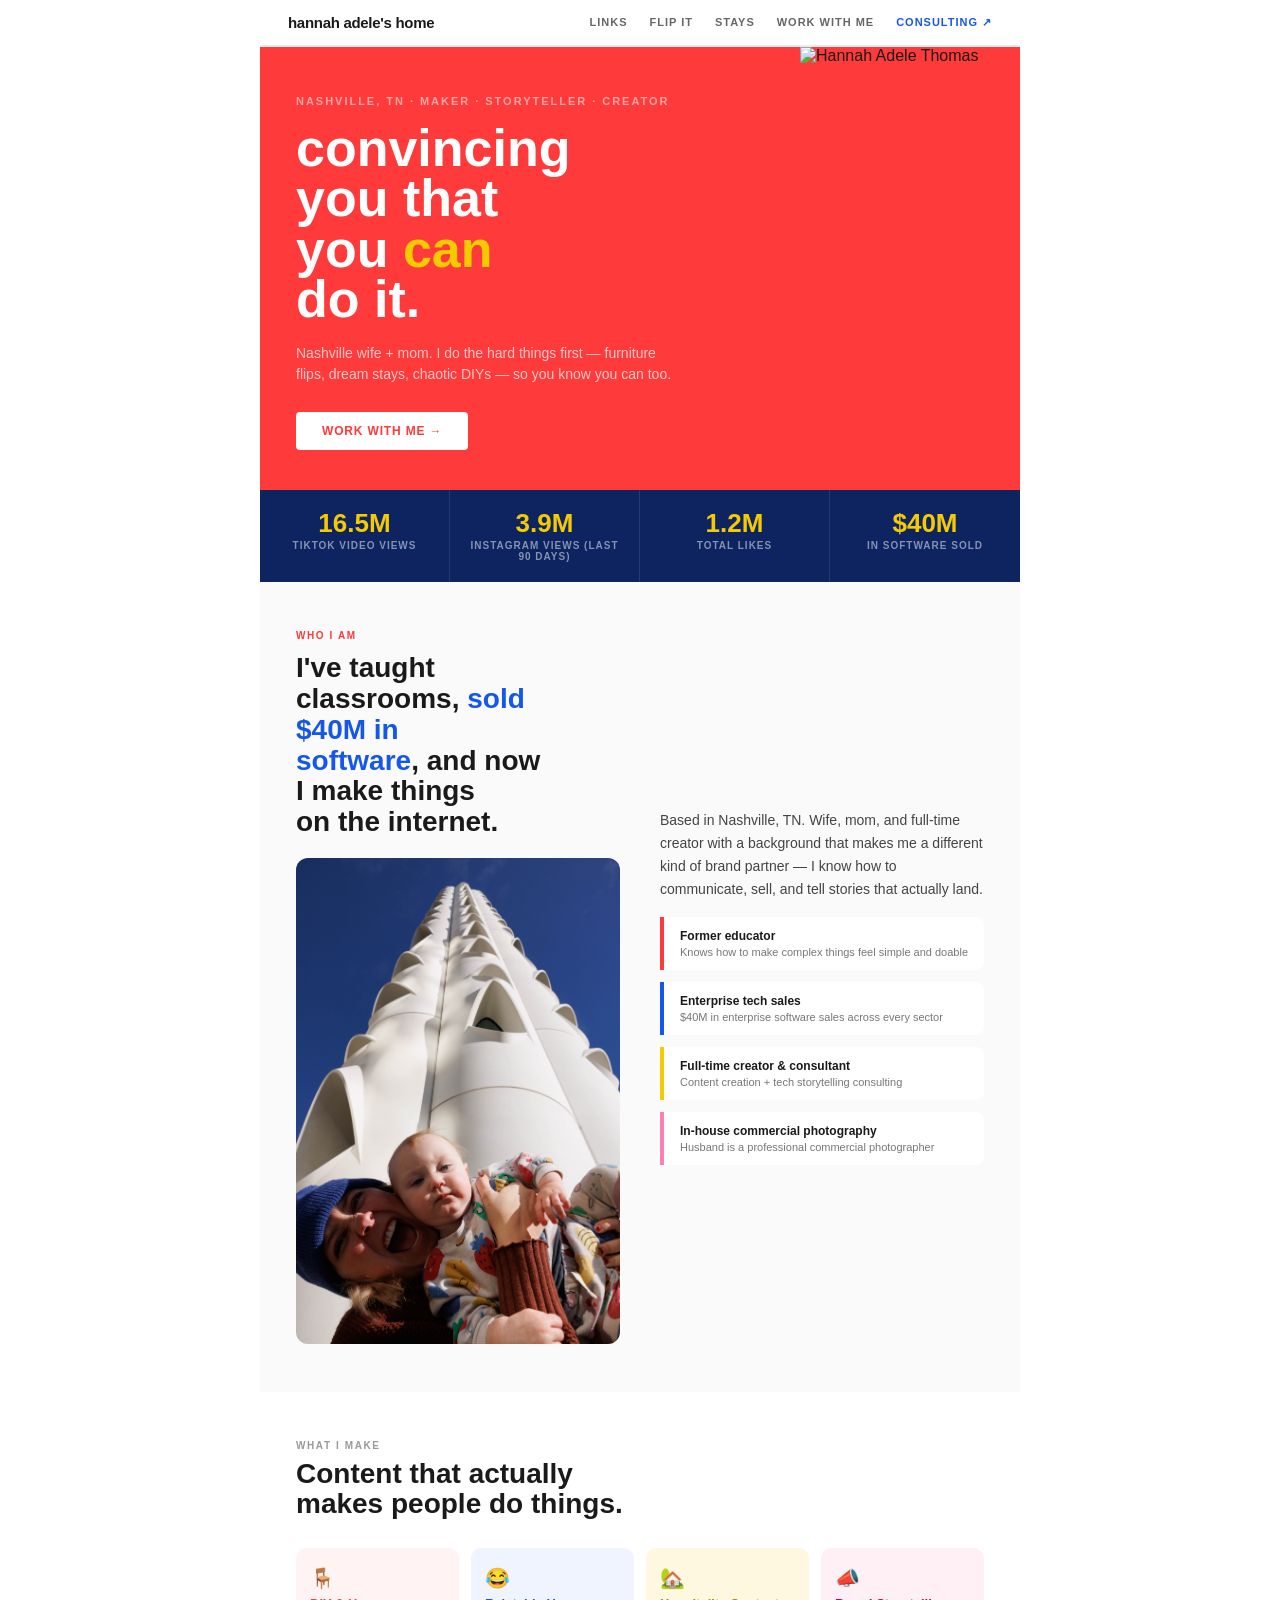
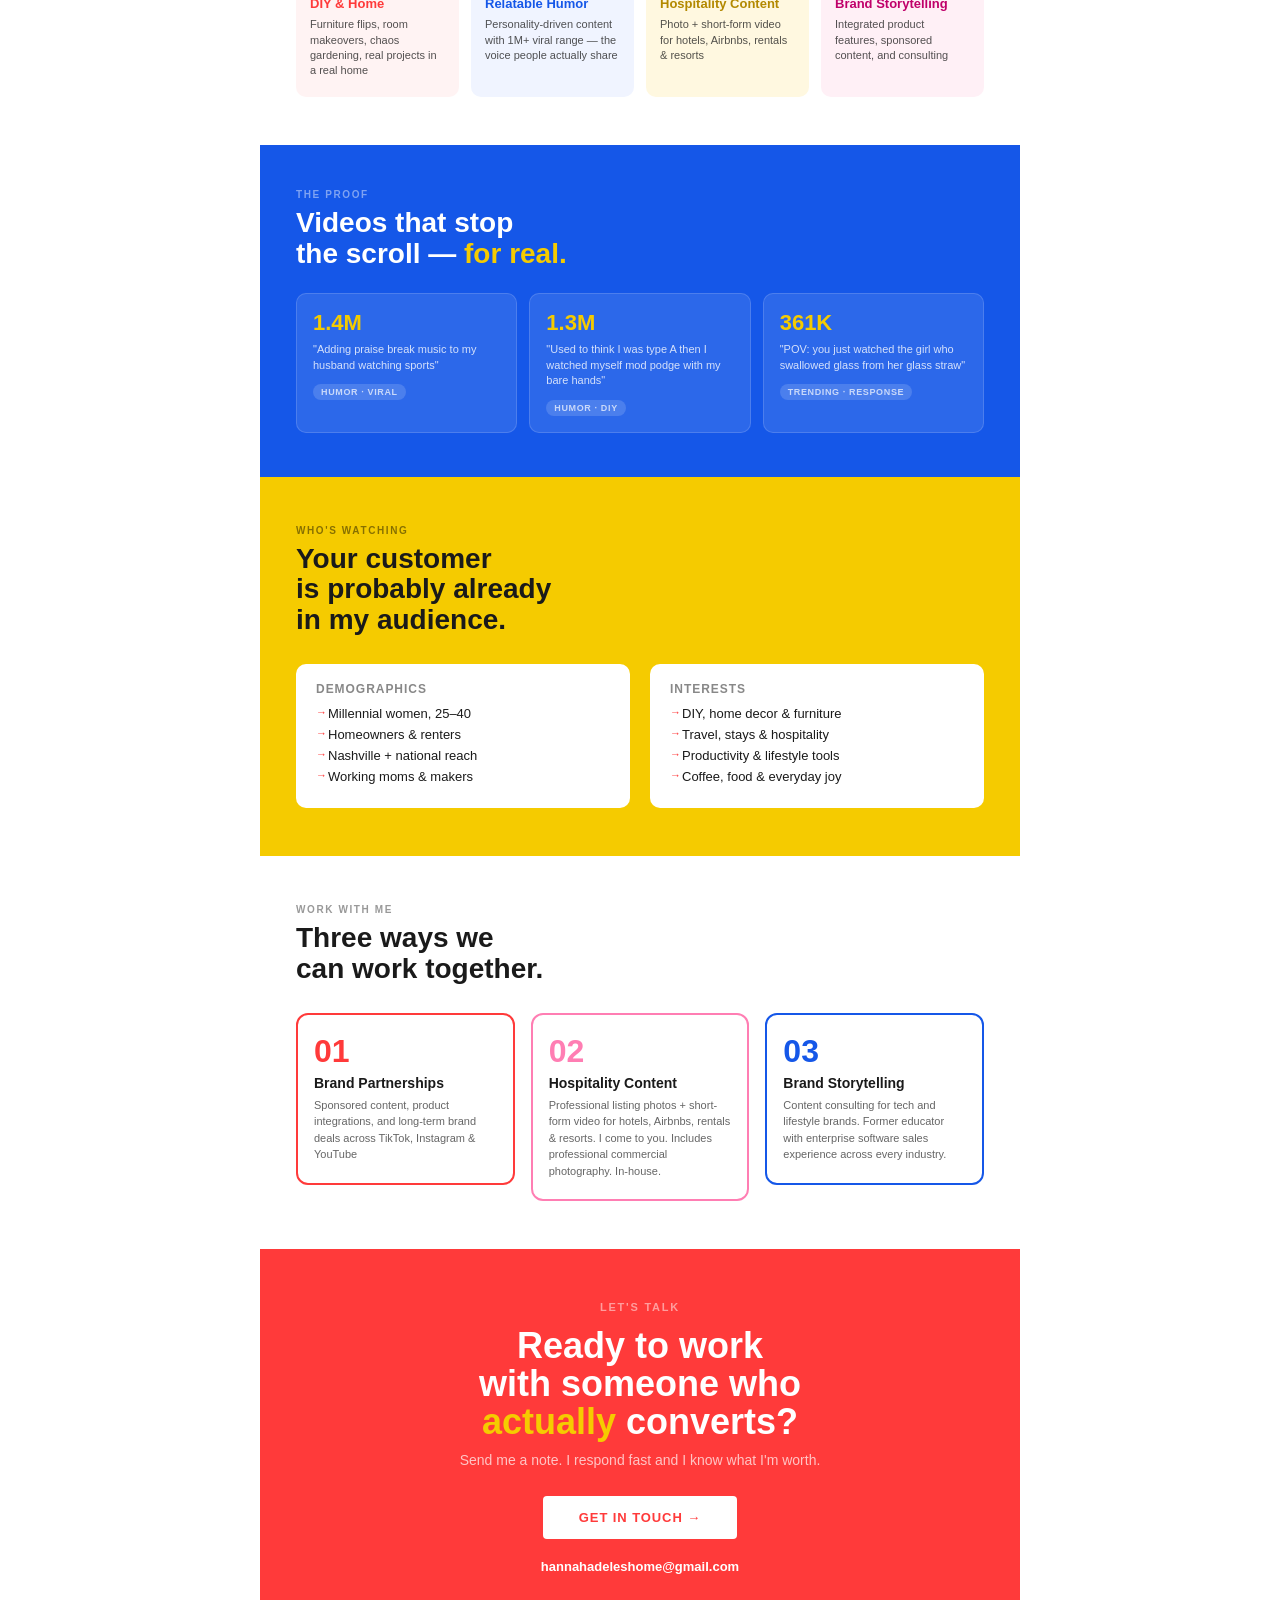
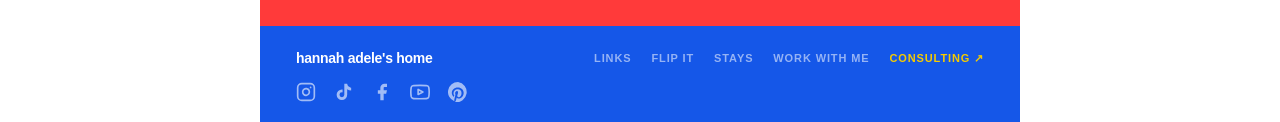
==== commit 74326e87: "feat: update homepage stats with current TikTok and Instagram numbers - TikTok views 1.4M → 16.5M - " ====
--- a/index.html
+++ b/index.html
@@ -286,7 +286,7 @@
   <nav class="nav">
     <a href="/" class="logo">hannah adele's home</a>
     <div class="nav-links">
-      <a href="/shop/">links</a>
+      <a href="/links/">links</a>
       <a href="/flip-it/">flip it</a>
       <a href="/stays/">stays</a>
       <a href="/work-with-me/">work with me</a>
@@ -308,20 +308,20 @@
   <!-- 2. STATS BAR -->
   <div class="stats-bar">
     <div class="stat">
-      <div class="stat-num">1.4M</div>
-      <div class="stat-label">top video views</div>
+      <div class="stat-num">16.5M</div>
+      <div class="stat-label">TikTok video views</div>
     </div>
     <div class="stat">
-      <div class="stat-num">533K</div>
+      <div class="stat-num">3.9M</div>
+      <div class="stat-label">Instagram views (last 90 days)</div>
+    </div>
+    <div class="stat">
+      <div class="stat-num">1.2M</div>
       <div class="stat-label">total likes</div>
     </div>
     <div class="stat">
       <div class="stat-num">$40M</div>
       <div class="stat-label">in software sold</div>
-    </div>
-    <div class="stat">
-      <div class="stat-num">523</div>
-      <div class="stat-label">posts published</div>
     </div>
   </div>
 
@@ -469,7 +469,7 @@
   <div class="footer-top">
     <a href="/" class="footer-logo">hannah adele's home</a>
     <div class="footer-links">
-      <a href="/shop/">links</a>
+      <a href="/links/">links</a>
       <a href="/flip-it/">flip it</a>
       <a href="/stays/">stays</a>
       <a href="/work-with-me/">work with me</a>
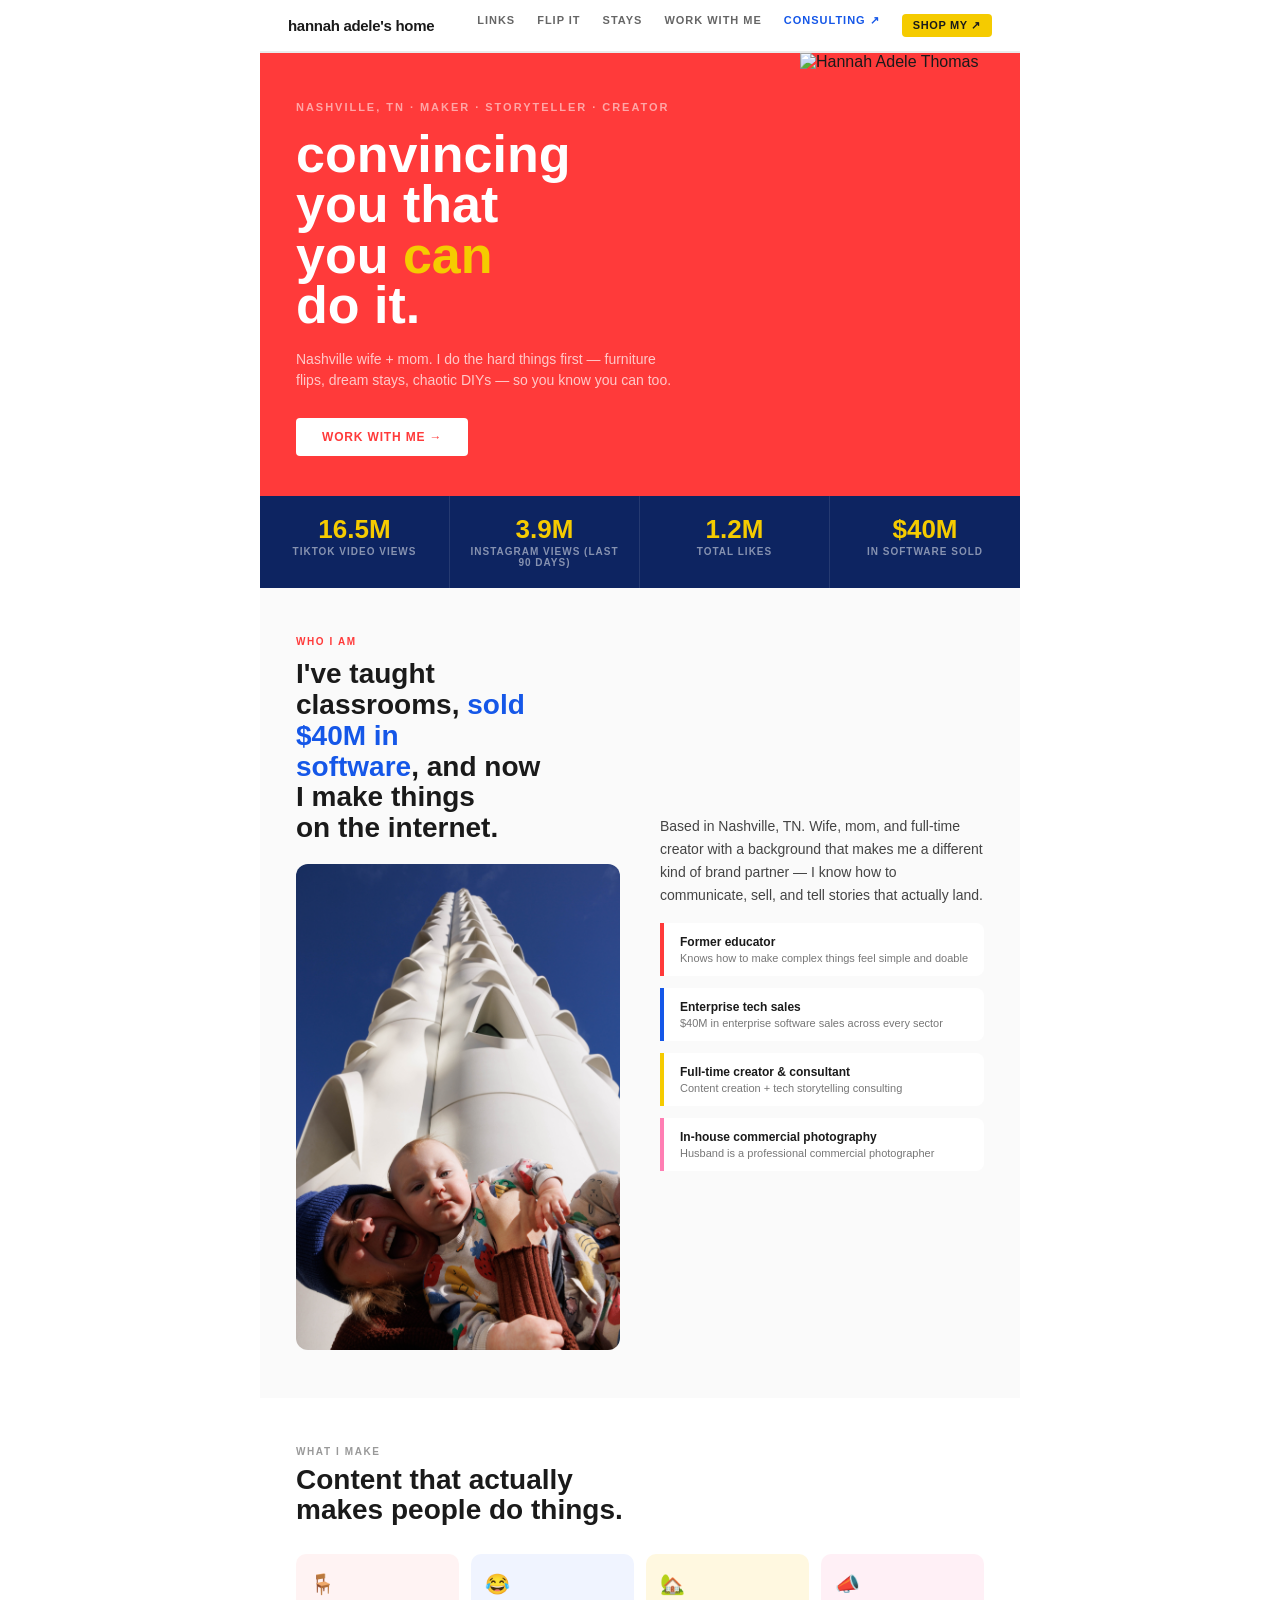
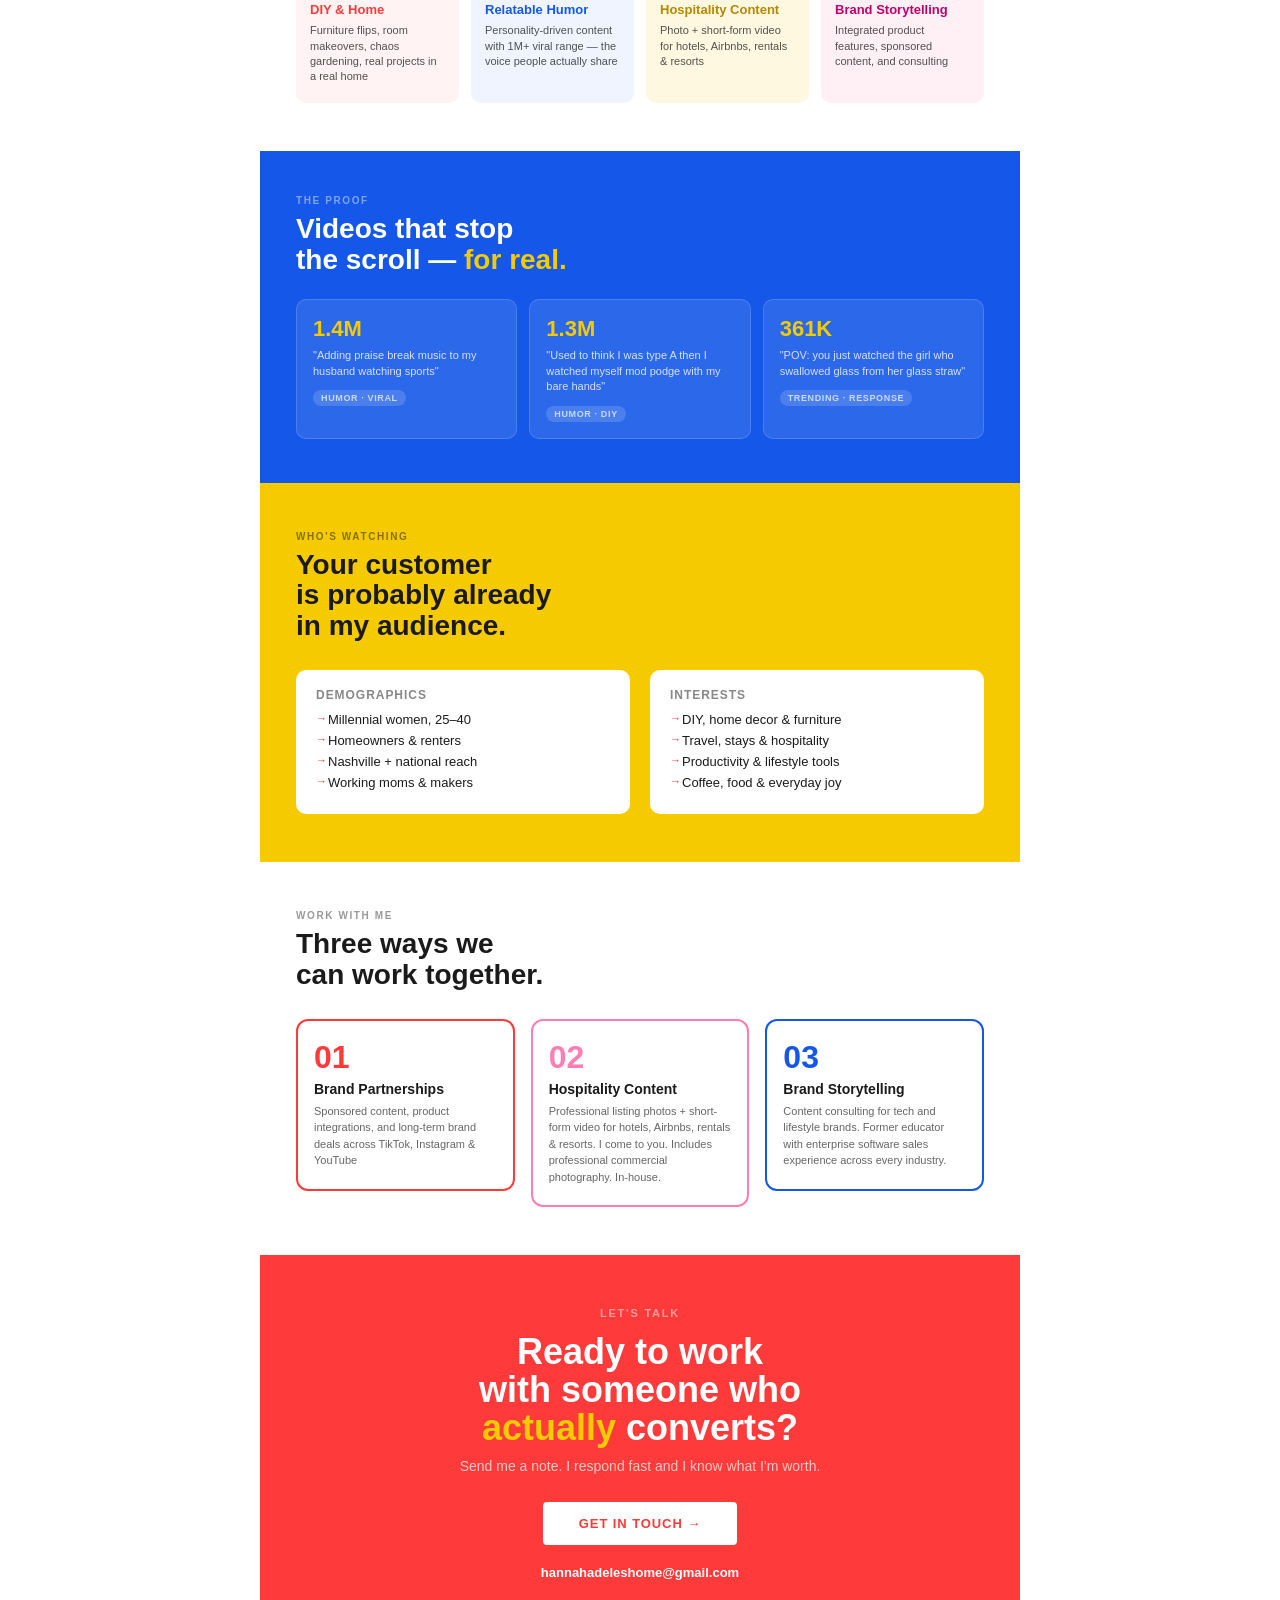
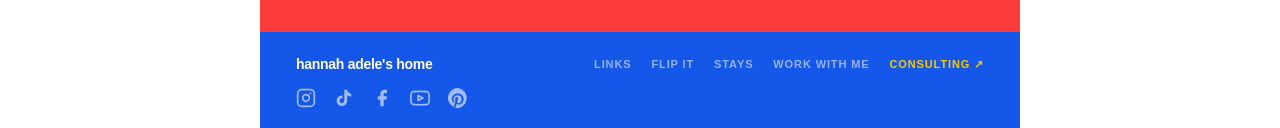
==== commit 44b75771: "feat: add ShopMy yellow pill button to nav on all pages Co-Authored-By: Claude Sonnet 4.6 <noreply@a" ====
--- a/index.html
+++ b/index.html
@@ -291,6 +291,7 @@
       <a href="/stays/">stays</a>
       <a href="/work-with-me/">work with me</a>
       <a href="https://hannahthomasconsulting.org/" target="_blank" class="external">consulting ↗</a>
+      <a href="https://shopmy.us/hannahadele" target="_blank" class="nav-btn">Shop My ↗</a>
     </div>
   </nav>
 
--- a/css/shared.css
+++ b/css/shared.css
@@ -69,6 +69,15 @@
 .nav-links a:hover { color: var(--black); }
 .nav-links a.active { color: var(--black); font-weight: 900; }
 .nav-links a.external { color: var(--blue); font-weight: 800; }
+.nav-links a.nav-btn {
+  background: var(--yellow);
+  color: var(--black);
+  padding: 5px 11px;
+  border-radius: 4px;
+  font-weight: 900;
+  letter-spacing: .06em;
+}
+.nav-links a.nav-btn:hover { background: #e0ba00; color: var(--black); }
 
 /* ── STATS BAR ── */
 .stats-bar {
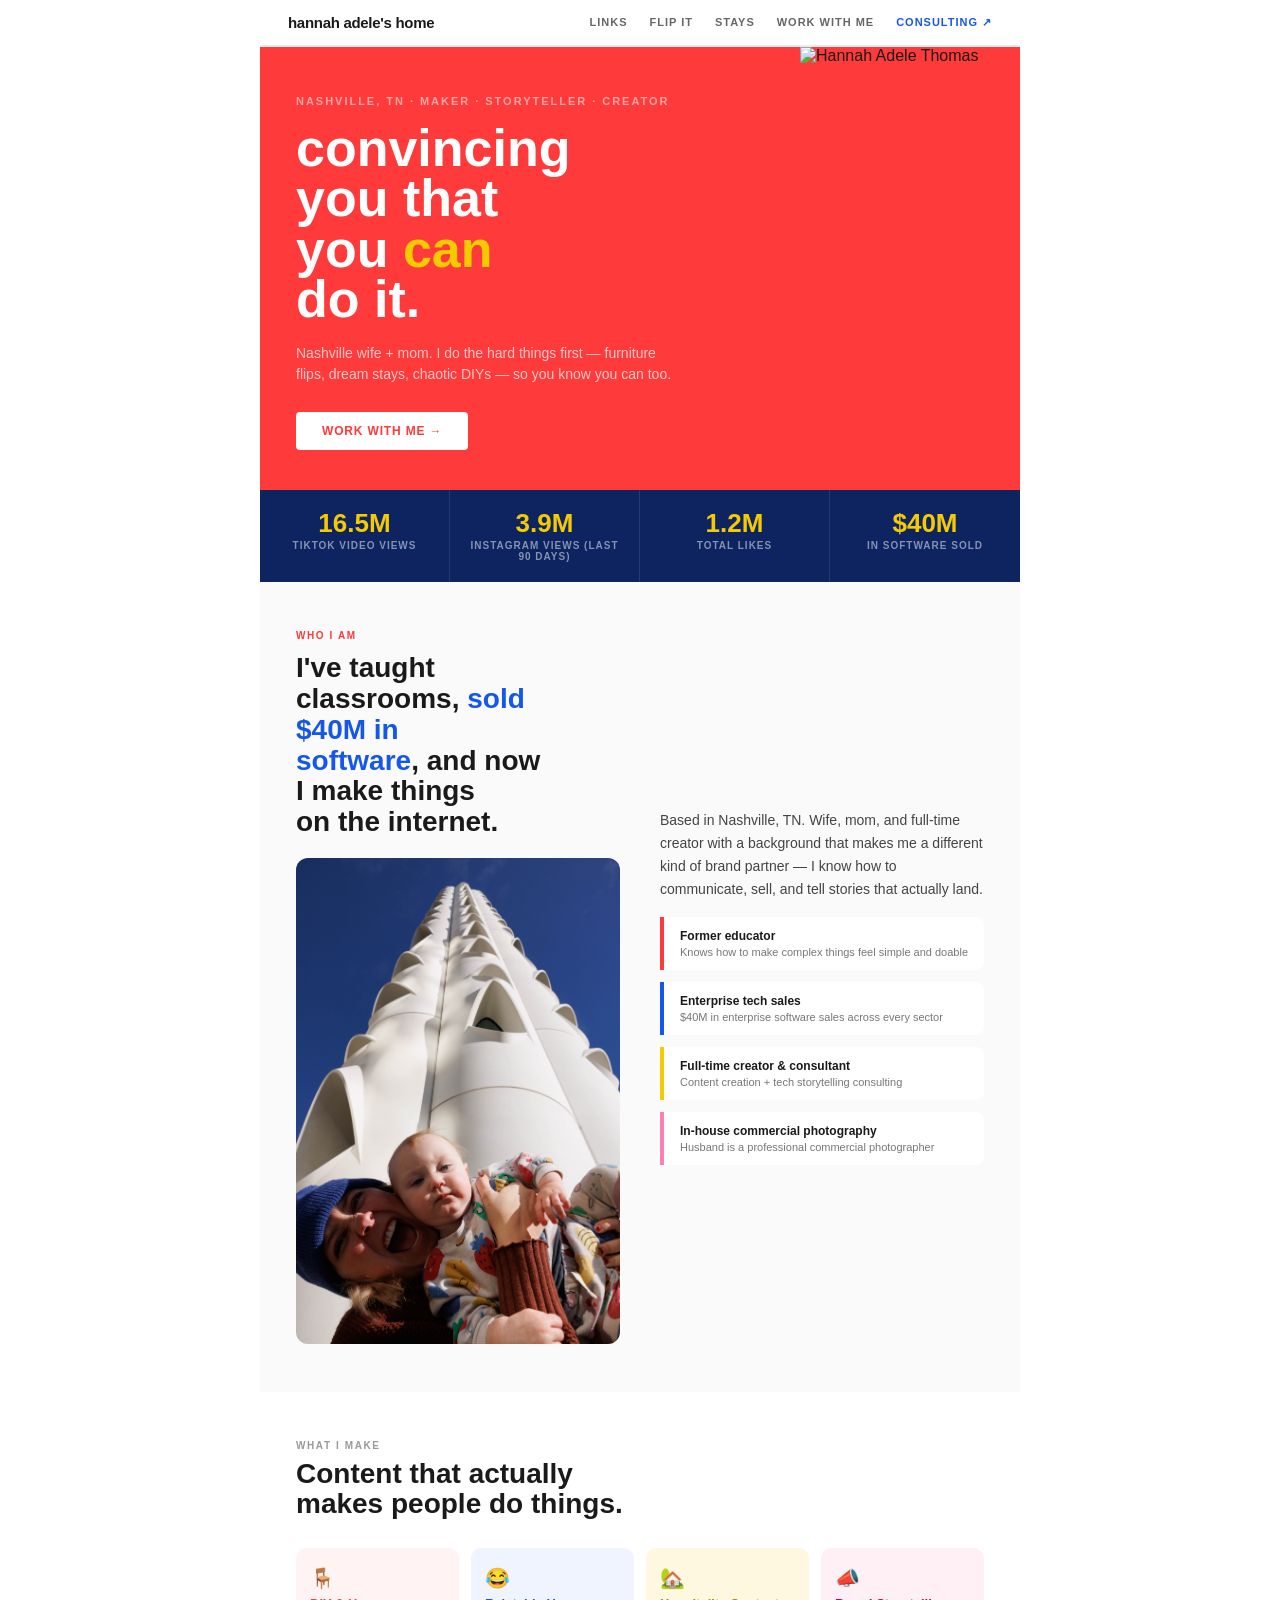
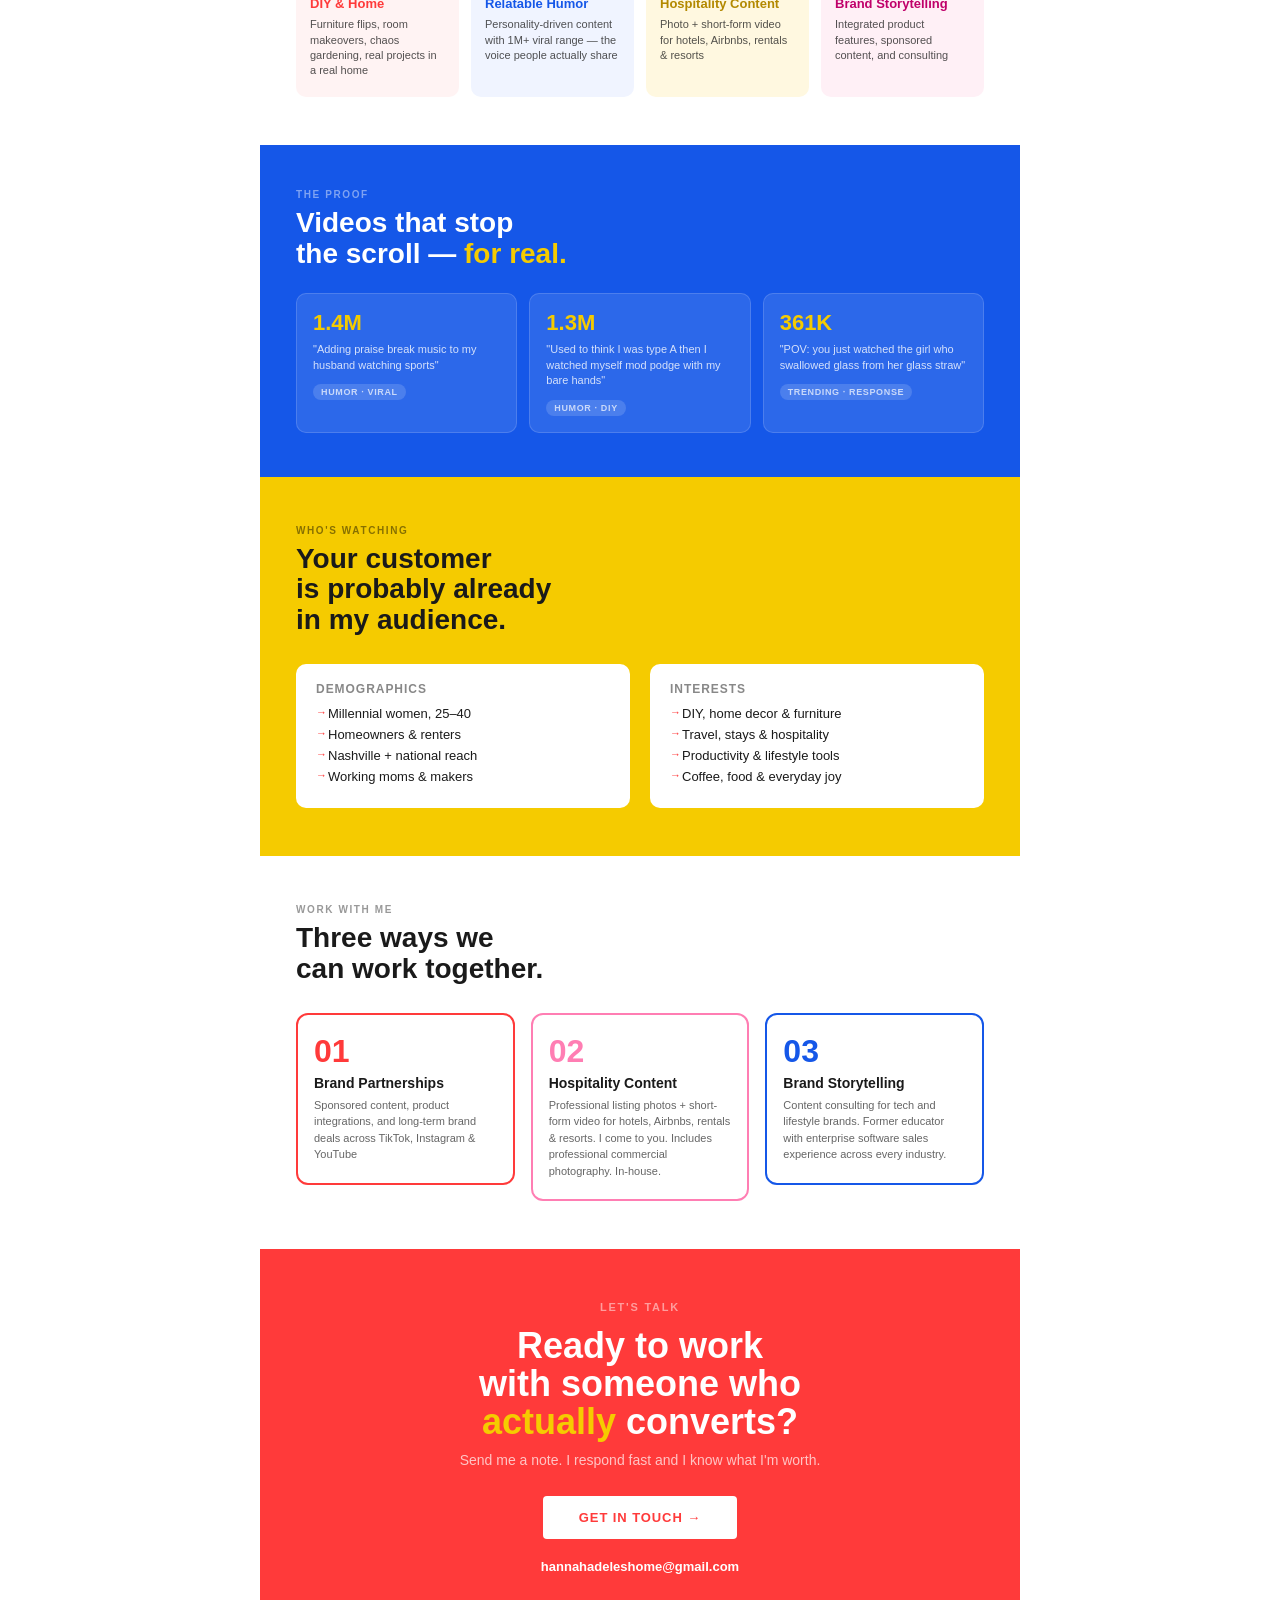
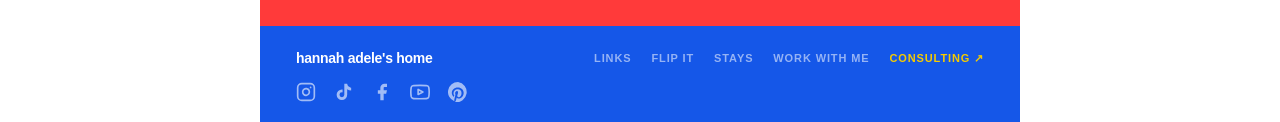
==== commit 81afcf28: "feat: move ShopMy link to links hero, remove from nav, update cropped photos Co-Authored-By: Claude " ====
--- a/index.html
+++ b/index.html
@@ -291,7 +291,6 @@
       <a href="/stays/">stays</a>
       <a href="/work-with-me/">work with me</a>
       <a href="https://hannahthomasconsulting.org/" target="_blank" class="external">consulting ↗</a>
-      <a href="https://shopmy.us/hannahadele" target="_blank" class="nav-btn">Shop My ↗</a>
     </div>
   </nav>
 
--- a/css/shared.css
+++ b/css/shared.css
@@ -69,15 +69,6 @@
 .nav-links a:hover { color: var(--black); }
 .nav-links a.active { color: var(--black); font-weight: 900; }
 .nav-links a.external { color: var(--blue); font-weight: 800; }
-.nav-links a.nav-btn {
-  background: var(--yellow);
-  color: var(--black);
-  padding: 5px 11px;
-  border-radius: 4px;
-  font-weight: 900;
-  letter-spacing: .06em;
-}
-.nav-links a.nav-btn:hover { background: #e0ba00; color: var(--black); }
 
 /* ── STATS BAR ── */
 .stats-bar {
